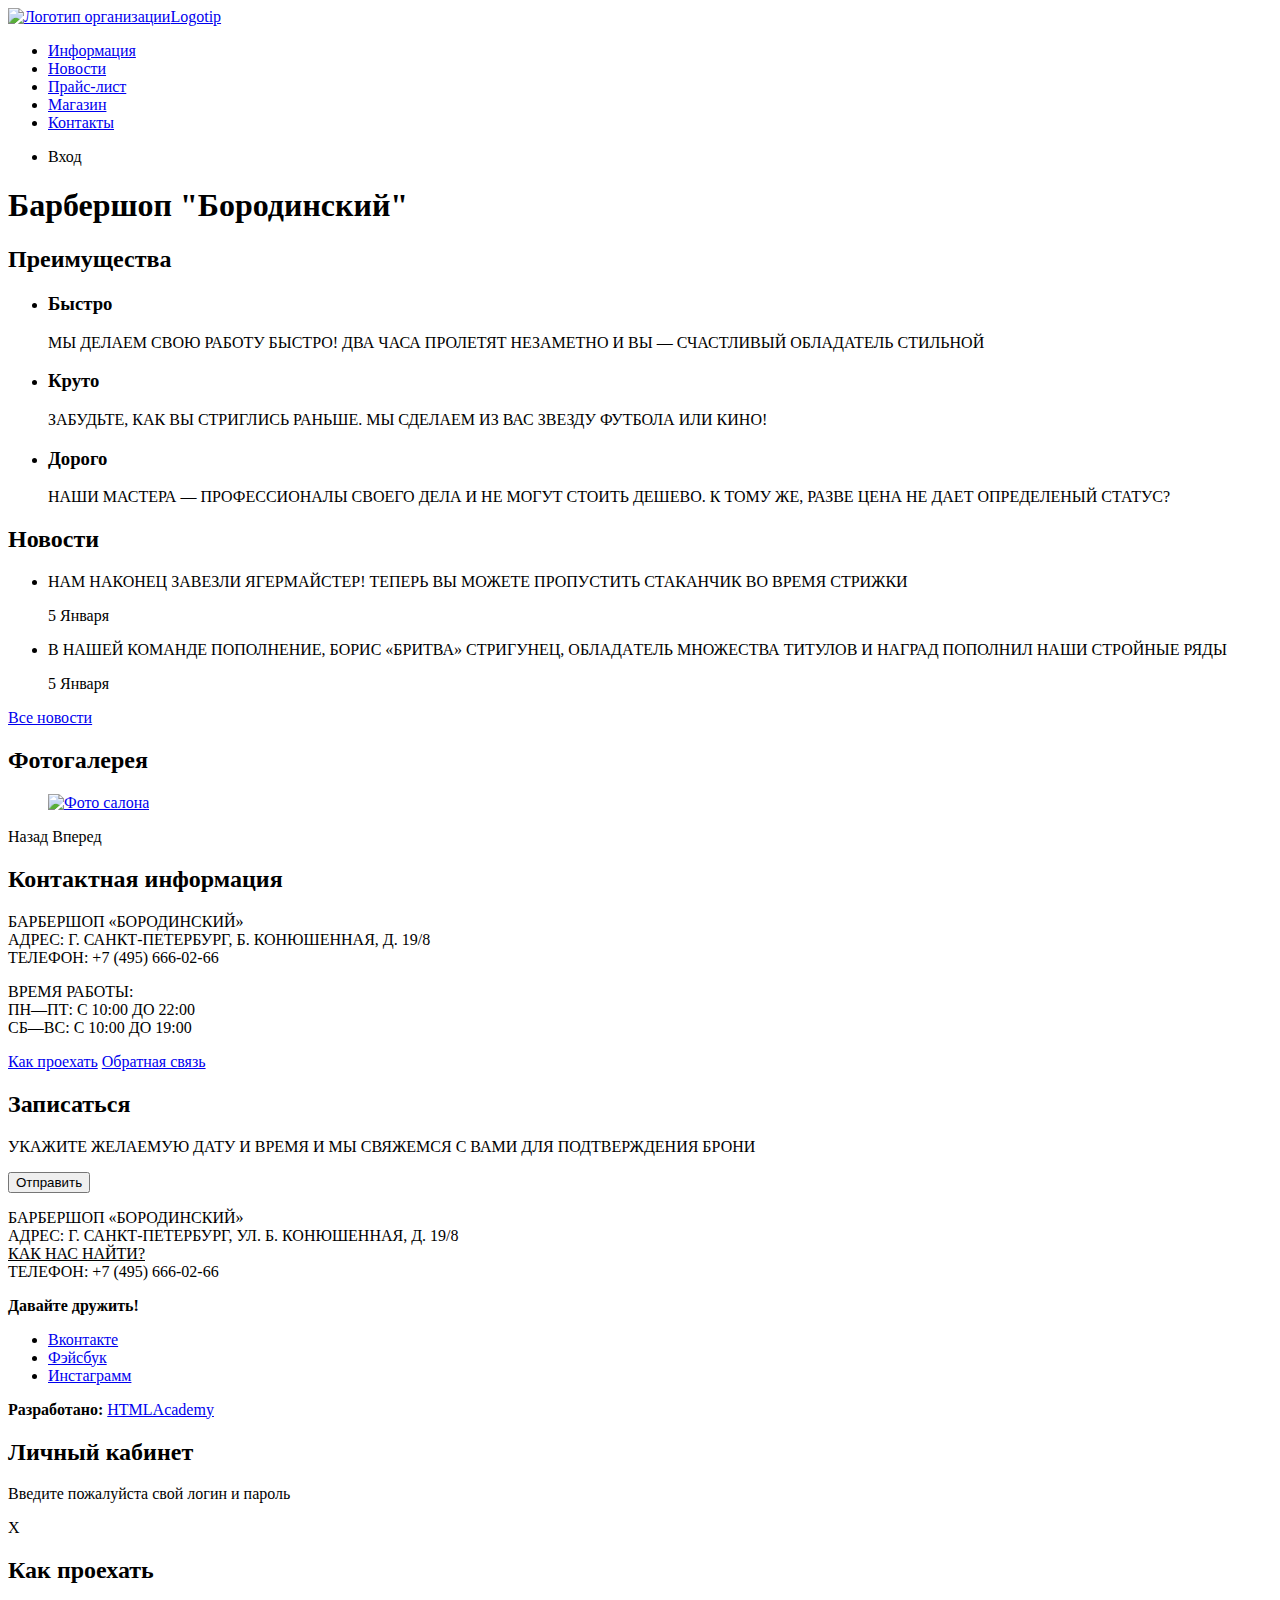
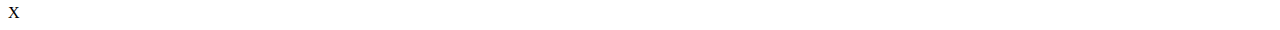
==== index.html @ 7cef71d9 "Initial commit" ====
<!DOCTYPE html>
<html lang="en">
<head>
	<meta charset="UTF-8">
	<title>Барбершоп "Барбершоп"</title>
	<meta name="description" content="Описание тестовой страницы Барбершоп">
	<meta name="keyword" content="барбершоп, записаться, недорого, санкт петербург">
	<link rel="stylesheet" href="css/style.css">
</head>
<body>
	<header class="main-header">
		<nav class="main-navigation">
				<a href="#">
					<img src="#" alt="Логотип организации">Logotip
				</a>
			<ul class="navigation-list">

				<li>
					<a href="#">Информация</a>
				</li>
				<li>
					<a href="#">Новости</a>
				</li>
				<li>
					<a href="#">Прайс-лист</a>
				</li>
				<li>
					<a href="catalog.html">Магазин</a>
				</li>
				<li>
					<a href="#">Контакты</a>
				</li>
			</ul>
			<ul class="user-navigation">
				<li class="logo-link">Вход</li>
			</ul>
		</nav>
	</header>
	<main class="container">
		<h1>Барбершоп "Бородинский"</h1>
		<section class="feauters">
			<h2>Преимущества</h2>
			<ul class="feauter-list">
				<li>
					<h3>Быстро</h3>
					<p>МЫ ДЕЛАЕМ СВОЮ РАБОТУ БЫСТРО! ДВА ЧАСА ПРОЛЕТЯТ НЕЗАМЕТНО И ВЫ — СЧАСТЛИВЫЙ ОБЛАДАТЕЛЬ СТИЛЬНОЙ </p>
				</li>
				<li>
					<h3>Круто</h3>
					<p>ЗАБУДЬТЕ, КАК ВЫ СТРИГЛИСЬ РАНЬШЕ.
					МЫ СДЕЛАЕМ ИЗ ВАС ЗВЕЗДУ ФУТБОЛА ИЛИ КИНО!</p>
				</li>
				<li>
					<h3>Дорого</h3>
					<p>НАШИ МАСТЕРА — ПРОФЕССИОНАЛЫ СВОЕГО ДЕЛА И НЕ МОГУТ СТОИТЬ ДЕШЕВО. К ТОМУ ЖЕ, РАЗВЕ ЦЕНА НЕ ДАЕТ ОПРЕДЕЛЕНЫЙ СТАТУС?</p>
				</li>
			</ul>
		</section>
		<section class="news">
			<h2>Новости</h2>
			<ul class="news-list">
				<li class="news-item">
					<p>НАМ НАКОНЕЦ ЗАВЕЗЛИ ЯГЕРМАЙСТЕР! ТЕПЕРЬ ВЫ МОЖЕТЕ ПРОПУСТИТЬ СТАКАНЧИК ВО ВРЕМЯ СТРИЖКИ</p>
					<time datetime="2020-01-05">5 Января</time>
				</li>
				<li class="news-item">
					<p>В НАШЕЙ КОМАНДЕ ПОПОЛНЕНИЕ, БОРИС «БРИТВА» СТРИГУНЕЦ, ОБЛАДAТЕЛЬ МНОЖЕСТВА ТИТУЛОВ И НАГРАД ПОПОЛНИЛ НАШИ СТРОЙНЫЕ РЯДЫ</p>
					<time datetime="2020-01-05">5 Января</time>
				</li>
			</ul>
			<a href="#">Все новости</a>
		</section>
		<section class="gallery">
			<h2>Фотогалерея</h2>
			<figure class="gallery-slider">
				<a href="#"><img src="#" alt="Фото салона"></a>
			</figure>
			<span class="button gallery-button-back">Назад</span>
			<span class="button gallery-button-next">Вперед</span>
		</section>
		<section class="contact-info">
			<h2>Контактная информация</h2>
			<p class="contact-addres">БАРБЕРШОП «БОРОДИНСКИЙ»<br>
			АДРЕС: Г. САНКТ-ПЕТЕРБУРГ, Б. КОНЮШЕННАЯ, Д. 19/8 <br>
			ТЕЛЕФОН: +7 (495) 666-02-66</p>
			<p class="contact-addres">
				ВРЕМЯ РАБОТЫ: <br> 
				ПН—ПТ: С 10:00 ДО 22:00 <br>
				СБ—ВС: С 10:00 ДО 19:00 <br>
			</p>
			<a class="button" href="#">Как проехать</a>
			<a class="button" href="#">Обратная связь</a>
		</section>
		<section class="contacts">
			<h2>Записаться</h2>
			<p>УКАЖИТЕ ЖЕЛАЕМУЮ ДАТУ И ВРЕМЯ И МЫ СВЯЖЕМСЯ С ВАМИ ДЛЯ ПОДТВЕРЖДЕНИЯ БРОНИ</p>
			<!-- Контактная форма -->
			<button>Отправить</button>
		</section>
	</main>
	<footer class="main-footer">
		<p>БАРБЕРШОП «БОРОДИНСКИЙ»<br>
			АДРЕС: Г. САНКТ-ПЕТЕРБУРГ, УЛ. Б. КОНЮШЕННАЯ, Д. 19/8 <br>
			<ins>КАК НАС НАЙТИ?</ins> <br>
			ТЕЛЕФОН: +7 (495) 666-02-66</p>
			<div class="social-map">
		<b>Давайте дружить!</b>
		<ul class="social">
			<li class="social-network"><a href="#">Вконтакте</a></li>
			<li class="social-network"><a href="#">Фэйсбук</a></li>
			<li class="social-network"><a href="#">Инстаграмм</a></li>
		</ul>
			</div>
			<b>Разработано:</b>
			<a class="button" href="#">HTMLAcademy</a>
	</footer>
	<section class="modal-login">
		<h2>Личный кабинет</h2>
		<p>Введите пожалуйста свой логин и пароль</p>
		<span class="modal-close">X</span>
	</section>
	<section class="map">
		<h2>Как проехать</h2>
		<span class="modal-close">X</span>
	</section>
</body>
</html>
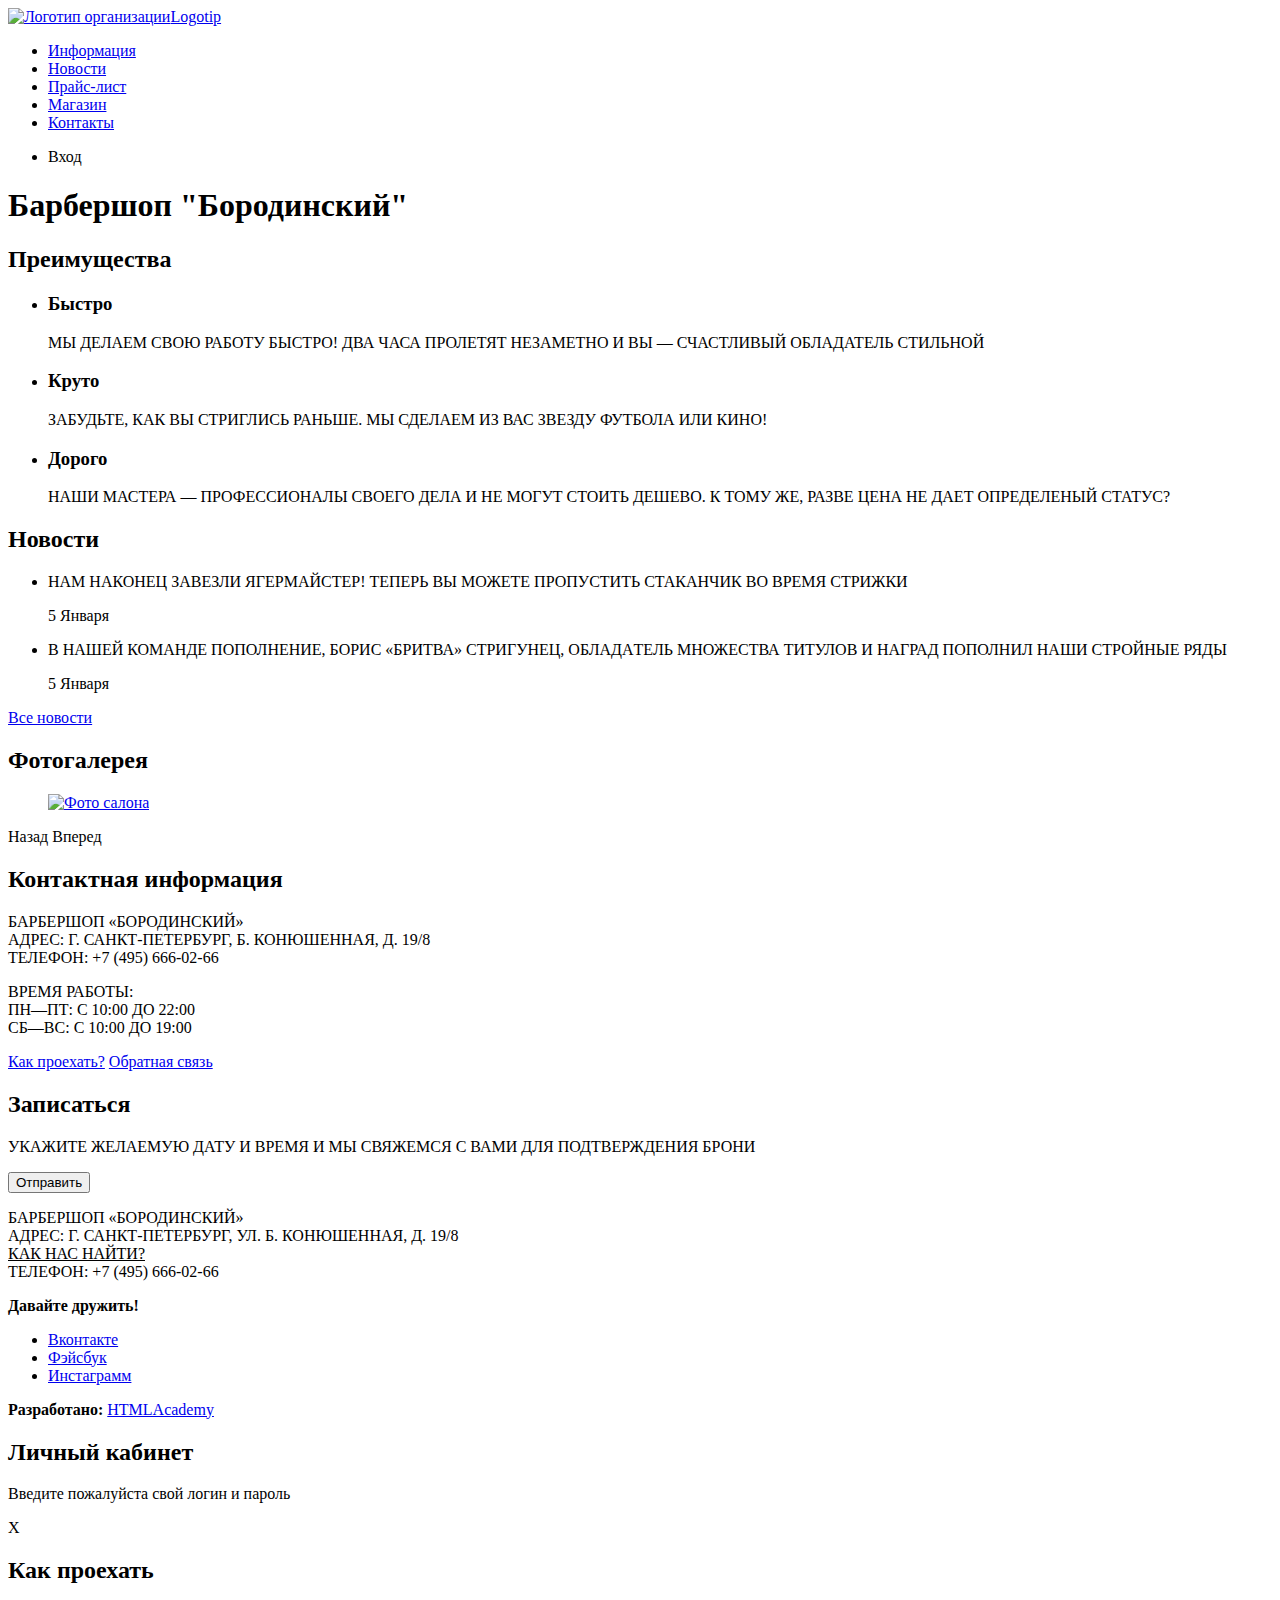
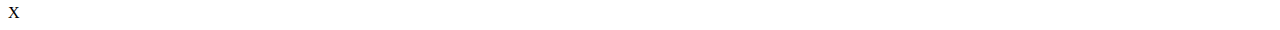
==== commit e3d9292a: "12" ====
--- a/index.html
+++ b/index.html
@@ -88,7 +88,7 @@
 				ПН—ПТ: С 10:00 ДО 22:00 <br>
 				СБ—ВС: С 10:00 ДО 19:00 <br>
 			</p>
-			<a class="button" href="#">Как проехать</a>
+			<a class="button" href="#">Как проехать?</a>
 			<a class="button" href="#">Обратная связь</a>
 		</section>
 		<section class="contacts">
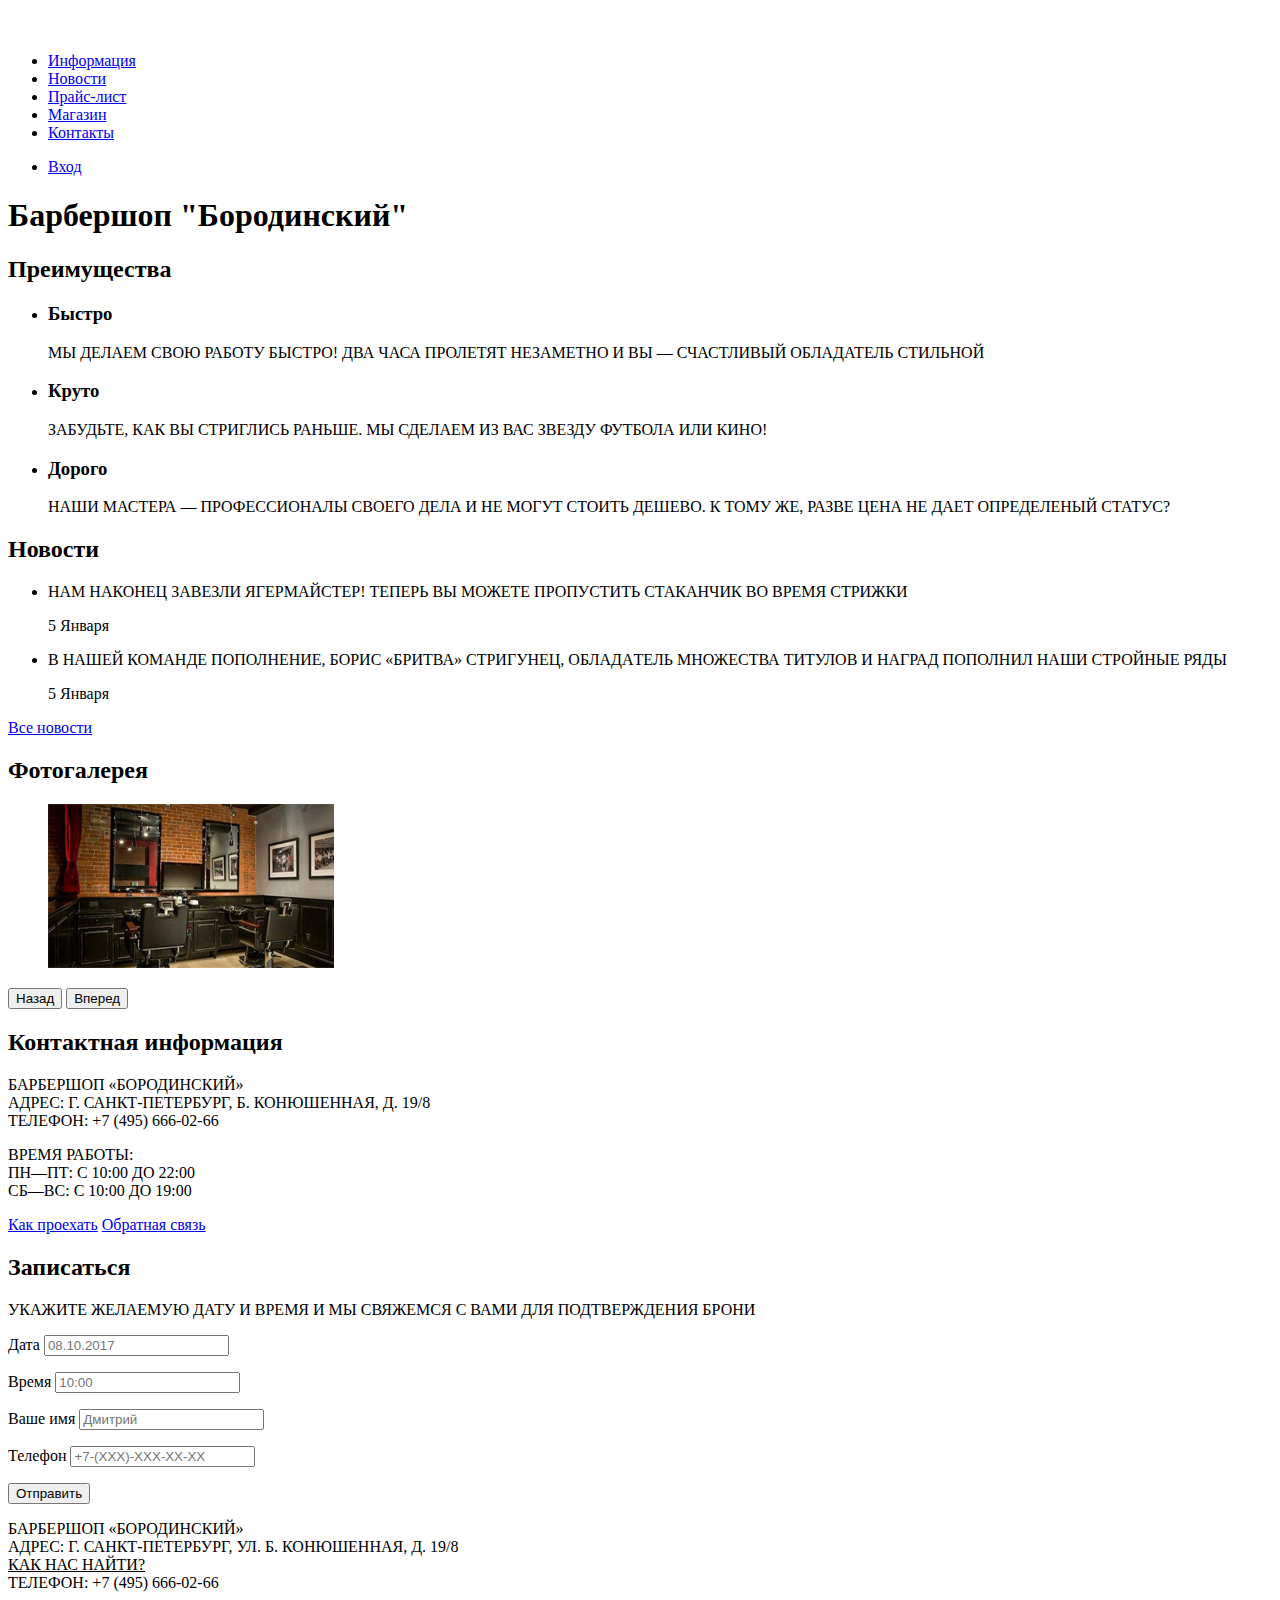
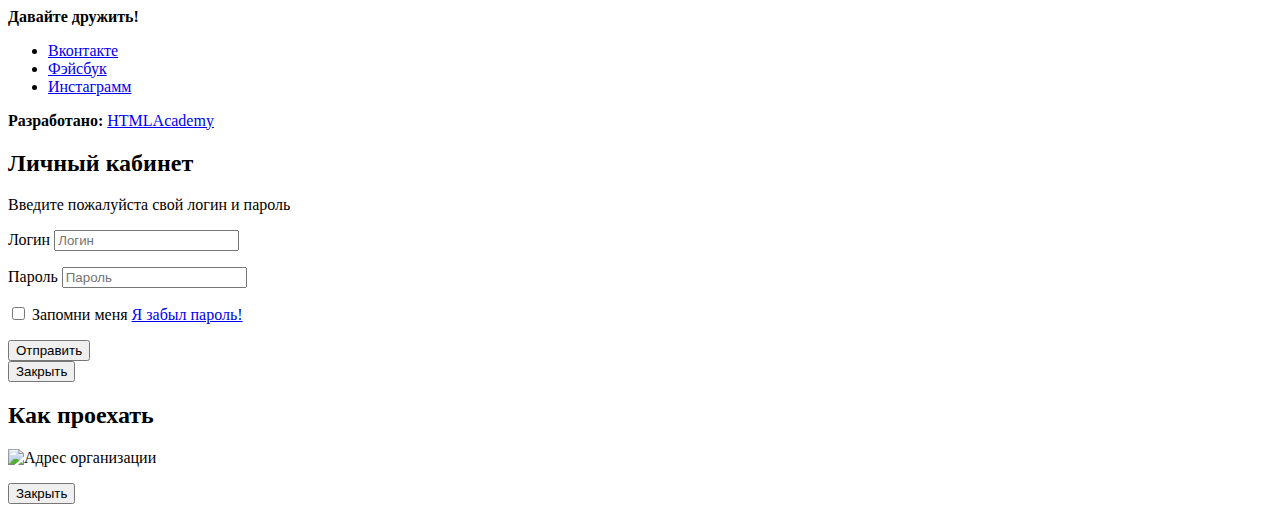
==== commit 6c97cba8: "Form and Photo" ====
--- a/index.html
+++ b/index.html
@@ -2,7 +2,7 @@
 <html lang="en">
 <head>
 	<meta charset="UTF-8">
-	<title>Барбершоп "Барбершоп"</title>
+	<title>Барбершоп "Барбершоп!"</title>
 	<meta name="description" content="Описание тестовой страницы Барбершоп">
 	<meta name="keyword" content="барбершоп, записаться, недорого, санкт петербург">
 	<link rel="stylesheet" href="css/style.css">
@@ -11,7 +11,7 @@
 	<header class="main-header">
 		<nav class="main-navigation">
 				<a href="#">
-					<img src="#" alt="Логотип организации">Logotip
+					<img src="img/logo.png" alt="Логотип организации">
 				</a>
 			<ul class="navigation-list">
 
@@ -32,7 +32,8 @@
 				</li>
 			</ul>
 			<ul class="user-navigation">
-				<li class="logo-link">Вход</li>
+				<li class="login-link">
+				<a class="login-link" href="login.html">Вход</a></li>
 			</ul>
 		</nav>
 	</header>
@@ -73,10 +74,10 @@
 		<section class="gallery">
 			<h2>Фотогалерея</h2>
 			<figure class="gallery-slider">
-				<a href="#"><img src="#" alt="Фото салона"></a>
+				<a href="#"><img src="img/Layer 21.jpg" alt="Фото салона"></a>
 			</figure>
-			<span class="button gallery-button-back">Назад</span>
-			<span class="button gallery-button-next">Вперед</span>
+			<button class="button gallery-button-back">Назад</button>
+			<button class="button gallery-button-next">Вперед</button>
 		</section>
 		<section class="contact-info">
 			<h2>Контактная информация</h2>
@@ -88,14 +89,32 @@
 				ПН—ПТ: С 10:00 ДО 22:00 <br>
 				СБ—ВС: С 10:00 ДО 19:00 <br>
 			</p>
-			<a class="button" href="#">Как проехать?</a>
+			<a class="button" href="#">Как проехать</a>
 			<a class="button" href="#">Обратная связь</a>
 		</section>
 		<section class="contacts">
 			<h2>Записаться</h2>
 			<p>УКАЖИТЕ ЖЕЛАЕМУЮ ДАТУ И ВРЕМЯ И МЫ СВЯЖЕМСЯ С ВАМИ ДЛЯ ПОДТВЕРЖДЕНИЯ БРОНИ</p>
-			<!-- Контактная форма -->
-			<button>Отправить</button>
+			<form class="appointment-form" action="https://echo.htmlacademy.ru" method="POST">
+				<P class="appointment-item">
+					<label for="appointment-data">Дата</label>
+					<input type="text" id="appointment-data" placeholder="08.10.2017" value="">
+
+				</P>
+				<P class="appointment-item">
+					<label for="appointment-time">Время</label>
+					<input type="text" id="appointment-time" placeholder="10:00" value="" >
+				</P>
+				<P class="appointment-item">
+					<label for="appointment-name">Ваше имя</label>
+					<input type="text" id="appointment-name" placeholder="Дмитрий" value="">
+				</P>
+				<P class="appointment-item">
+					<label for="appointment-tel">Телефон</label>
+					<input type="tel" id="appointment-tel" placeholder="+7-(XXX)-XXX-XX-XX" value="">
+				</P>
+			<button class="button" type="submit">Отправить</button>
+			</form>
 		</section>
 	</main>
 	<footer class="main-footer">
@@ -117,11 +136,31 @@
 	<section class="modal-login">
 		<h2>Личный кабинет</h2>
 		<p>Введите пожалуйста свой логин и пароль</p>
-		<span class="modal-close">X</span>
+		<form action="https://echo.htmlacademy.ru" class="login-form" method="POST">
+			<p>
+				<label for="user-login" class="vissualy-hidden">Логин</label>
+				<input type="text" class="login-icon-user" id="user-login" name="login" placeholder="Логин">
+			</p>
+			<p>
+				<label for="user-password">Пароль</label>
+				<input type="password" class="login-icon-password" id="user-password" name="password" placeholder="Пароль">
+			</p>
+			<p class="login-password-info">
+				<input type="checkbox" class="visually-hidden" id="remember-me" name="remember" class="visually-hidden">
+				<span class="check-box-indicator"></span>
+				<label for="remember-me">Запомни меня</label>
+				<a href="#" class="restore">Я забыл пароль!</a>
+			</p>
+			<button class="button" type="submit" value="">Отправить</button>
+		</form>
+		<button type="button" class="modail-close">Закрыть</button>
 	</section>
-	<section class="map">
-		<h2>Как проехать</h2>
-		<span class="modal-close">X</span>
+	<section class="modal modal-map">
+		<h2 class="visually-hidden">Как проехать</h2>
+		<p>
+			<img src="img/map.jpg" alt="Адрес организации" width="780" height="560">
+		</p>
+		<button type="button" class="modal-close">Закрыть</span>
 	</section>
 </body>
 </html>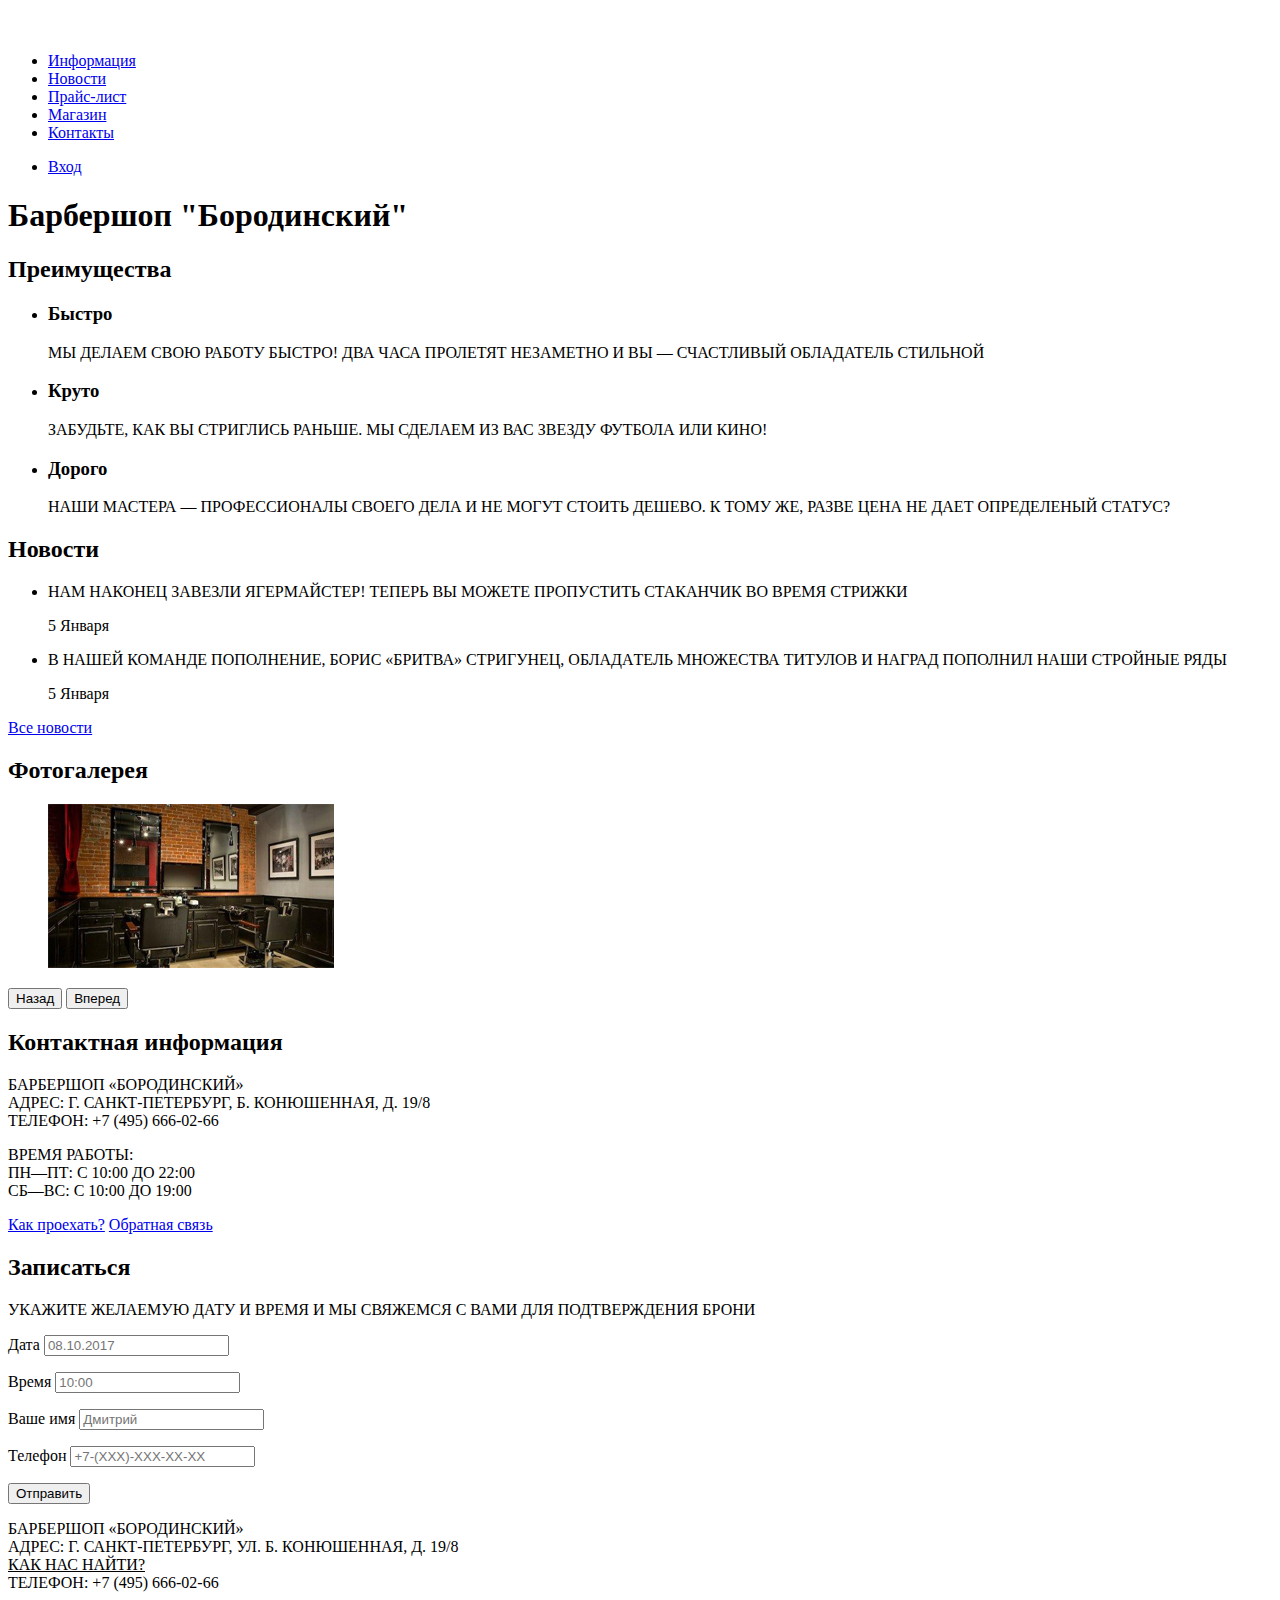
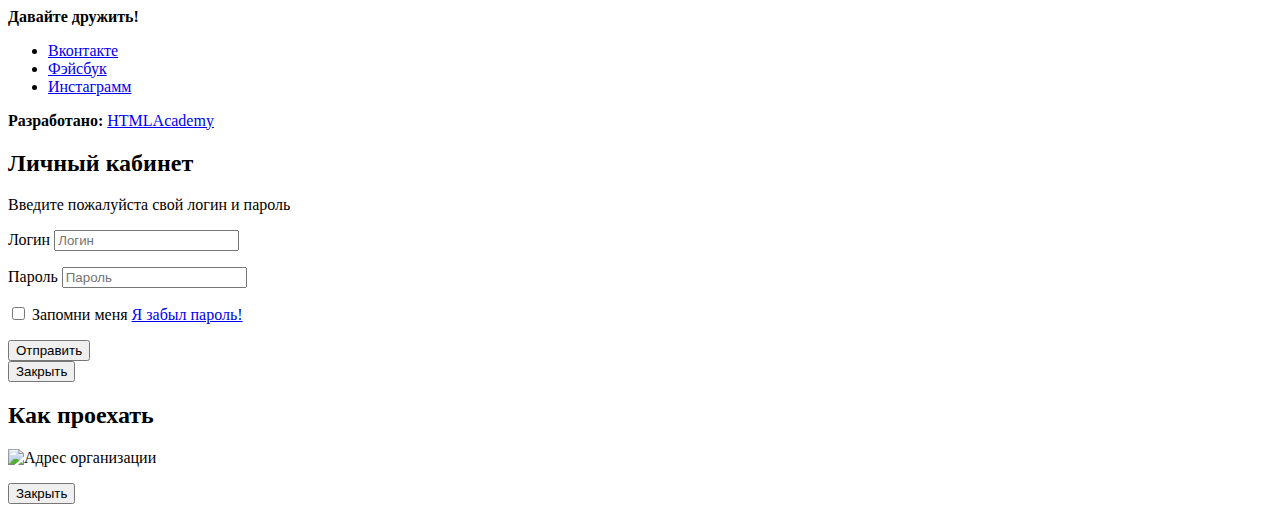
==== commit d4aeb24f: "Merge branch 'master' of https://github.com/RomanovichDmitry/barbershop1" ====
--- a/index.html
+++ b/index.html
@@ -89,7 +89,7 @@
 				ПН—ПТ: С 10:00 ДО 22:00 <br>
 				СБ—ВС: С 10:00 ДО 19:00 <br>
 			</p>
-			<a class="button" href="#">Как проехать</a>
+			<a class="button" href="#">Как проехать?</a>
 			<a class="button" href="#">Обратная связь</a>
 		</section>
 		<section class="contacts">
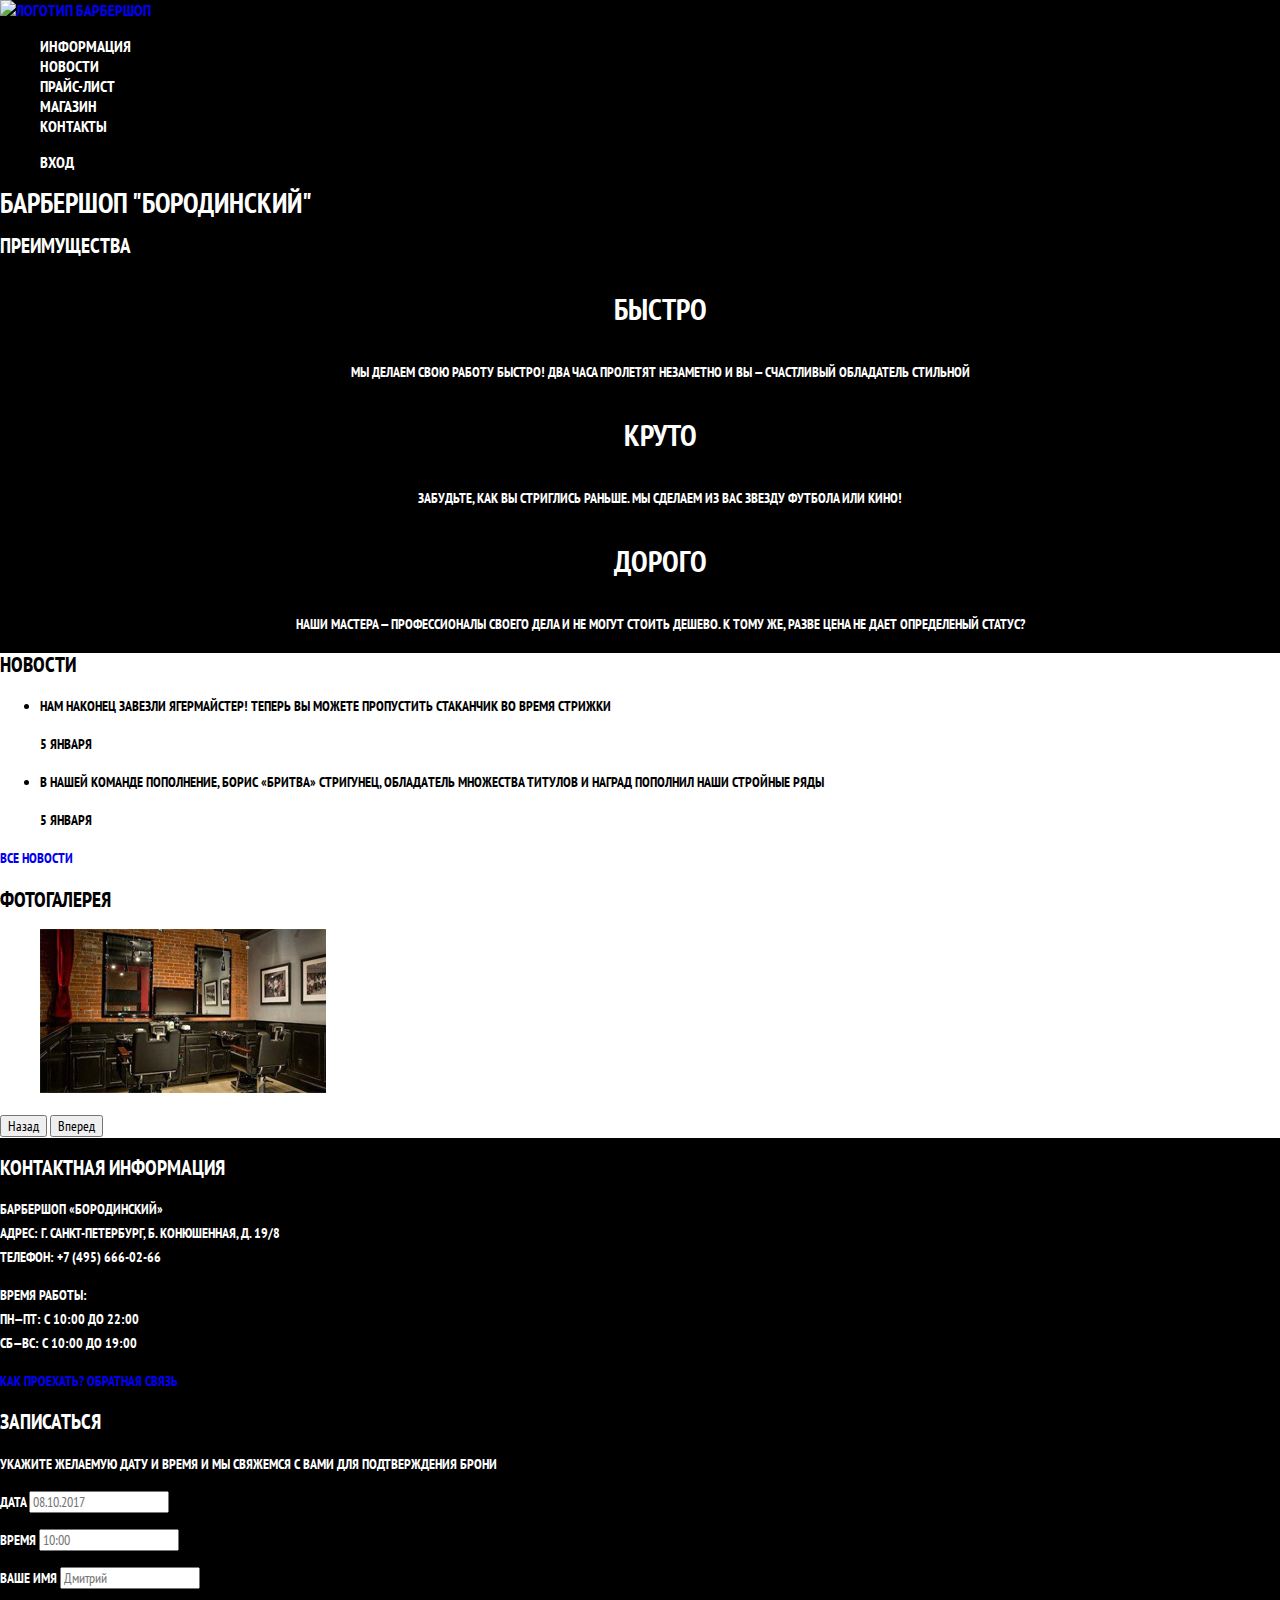
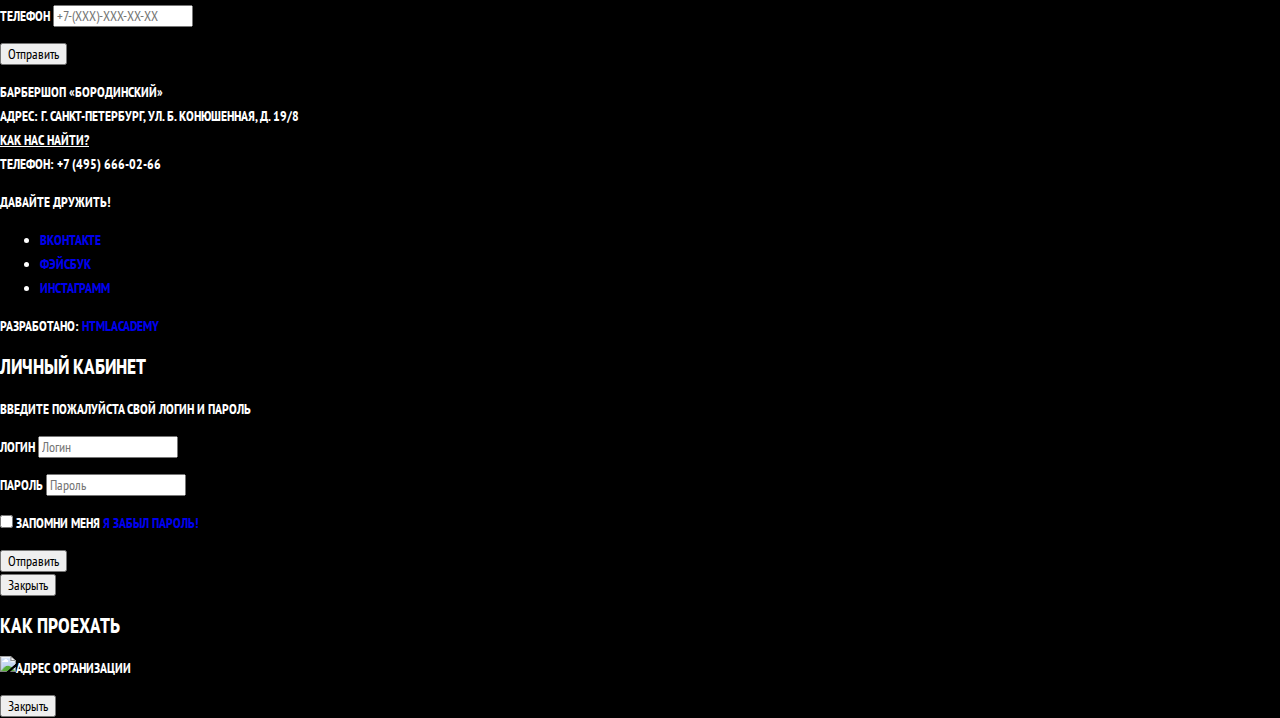
==== commit a4960cb1: "back up" ====
--- a/index.html
+++ b/index.html
@@ -5,13 +5,15 @@
 	<title>Барбершоп "Барбершоп!"</title>
 	<meta name="description" content="Описание тестовой страницы Барбершоп">
 	<meta name="keyword" content="барбершоп, записаться, недорого, санкт петербург">
+	<link href="https://fonts.googleapis.com/css?family=PT+Sans+Narrow:400,700&display=swap&subset=cyrillic" rel="stylesheet">
+	<link rel="stylesheet" href="css/normalize.css">
 	<link rel="stylesheet" href="css/style.css">
 </head>
 <body>
 	<header class="main-header">
 		<nav class="main-navigation">
 				<a href="#">
-					<img src="img/logo.png" alt="Логотип организации">
+					<img src="img/index-logo.svg" alt="Логотип Барбершоп" width="368" height="153">
 				</a>
 			<ul class="navigation-list">
 
@@ -42,21 +44,22 @@
 		<section class="feauters">
 			<h2>Преимущества</h2>
 			<ul class="feauter-list">
-				<li>
+				<li class="feauter-item">
 					<h3>Быстро</h3>
 					<p>МЫ ДЕЛАЕМ СВОЮ РАБОТУ БЫСТРО! ДВА ЧАСА ПРОЛЕТЯТ НЕЗАМЕТНО И ВЫ — СЧАСТЛИВЫЙ ОБЛАДАТЕЛЬ СТИЛЬНОЙ </p>
 				</li>
-				<li>
+				<li class="feauter-item">
 					<h3>Круто</h3>
 					<p>ЗАБУДЬТЕ, КАК ВЫ СТРИГЛИСЬ РАНЬШЕ.
 					МЫ СДЕЛАЕМ ИЗ ВАС ЗВЕЗДУ ФУТБОЛА ИЛИ КИНО!</p>
 				</li>
-				<li>
+				<li class="feauter-item">
 					<h3>Дорого</h3>
 					<p>НАШИ МАСТЕРА — ПРОФЕССИОНАЛЫ СВОЕГО ДЕЛА И НЕ МОГУТ СТОИТЬ ДЕШЕВО. К ТОМУ ЖЕ, РАЗВЕ ЦЕНА НЕ ДАЕТ ОПРЕДЕЛЕНЫЙ СТАТУС?</p>
 				</li>
 			</ul>
 		</section>
+		<div class="index-colums">
 		<section class="news">
 			<h2>Новости</h2>
 			<ul class="news-list">
@@ -79,6 +82,7 @@
 			<button class="button gallery-button-back">Назад</button>
 			<button class="button gallery-button-next">Вперед</button>
 		</section>
+		</div>
 		<section class="contact-info">
 			<h2>Контактная информация</h2>
 			<p class="contact-addres">БАРБЕРШОП «БОРОДИНСКИЙ»<br>
--- a/css/style.css
+++ b/css/style.css
@@ -0,0 +1,55 @@
+body {
+    margin: 0;
+    padding: 0;
+
+    font-family: 'PT Sans Narrow', Arial, sans-serif;
+    text-transform: uppercase;
+    font-weight: bold;
+    font-size: 14px;
+    line-height: 24px;
+    color:#fff;
+
+    background-color:#000;
+    background-image: url(../img/Layer.jpg) ;
+    background-repeat: no-repeat;
+    background-position:top center;
+}
+a {
+    text-decoration: none;
+}
+.main-navigation{
+    font-size: 16px;
+    line-height: 20px;
+    color: #ffffff;
+
+    background-color: #000;
+}
+.navigation-list,
+.user-navigation {
+    list-style: none;
+}
+.navigation-list a,
+.user-navigation a {
+    color: #fff;
+}
+.navigation-list a:hover,
+.user-navigation a:hover,
+.navigation-list a:focus,
+.user-navigation a:focus {
+    background-color: #242424;
+}
+.feauter-list {
+    list-style: none;
+}
+.feauter-item {
+    text-align: center;
+}
+.feauter-item h3 {
+    font-size: 30px;
+    line-height: 42px;
+}
+.index-colums {
+    color: #000;
+    background-color:#fff;
+    background-image:url(../img/Layer10.png);
+}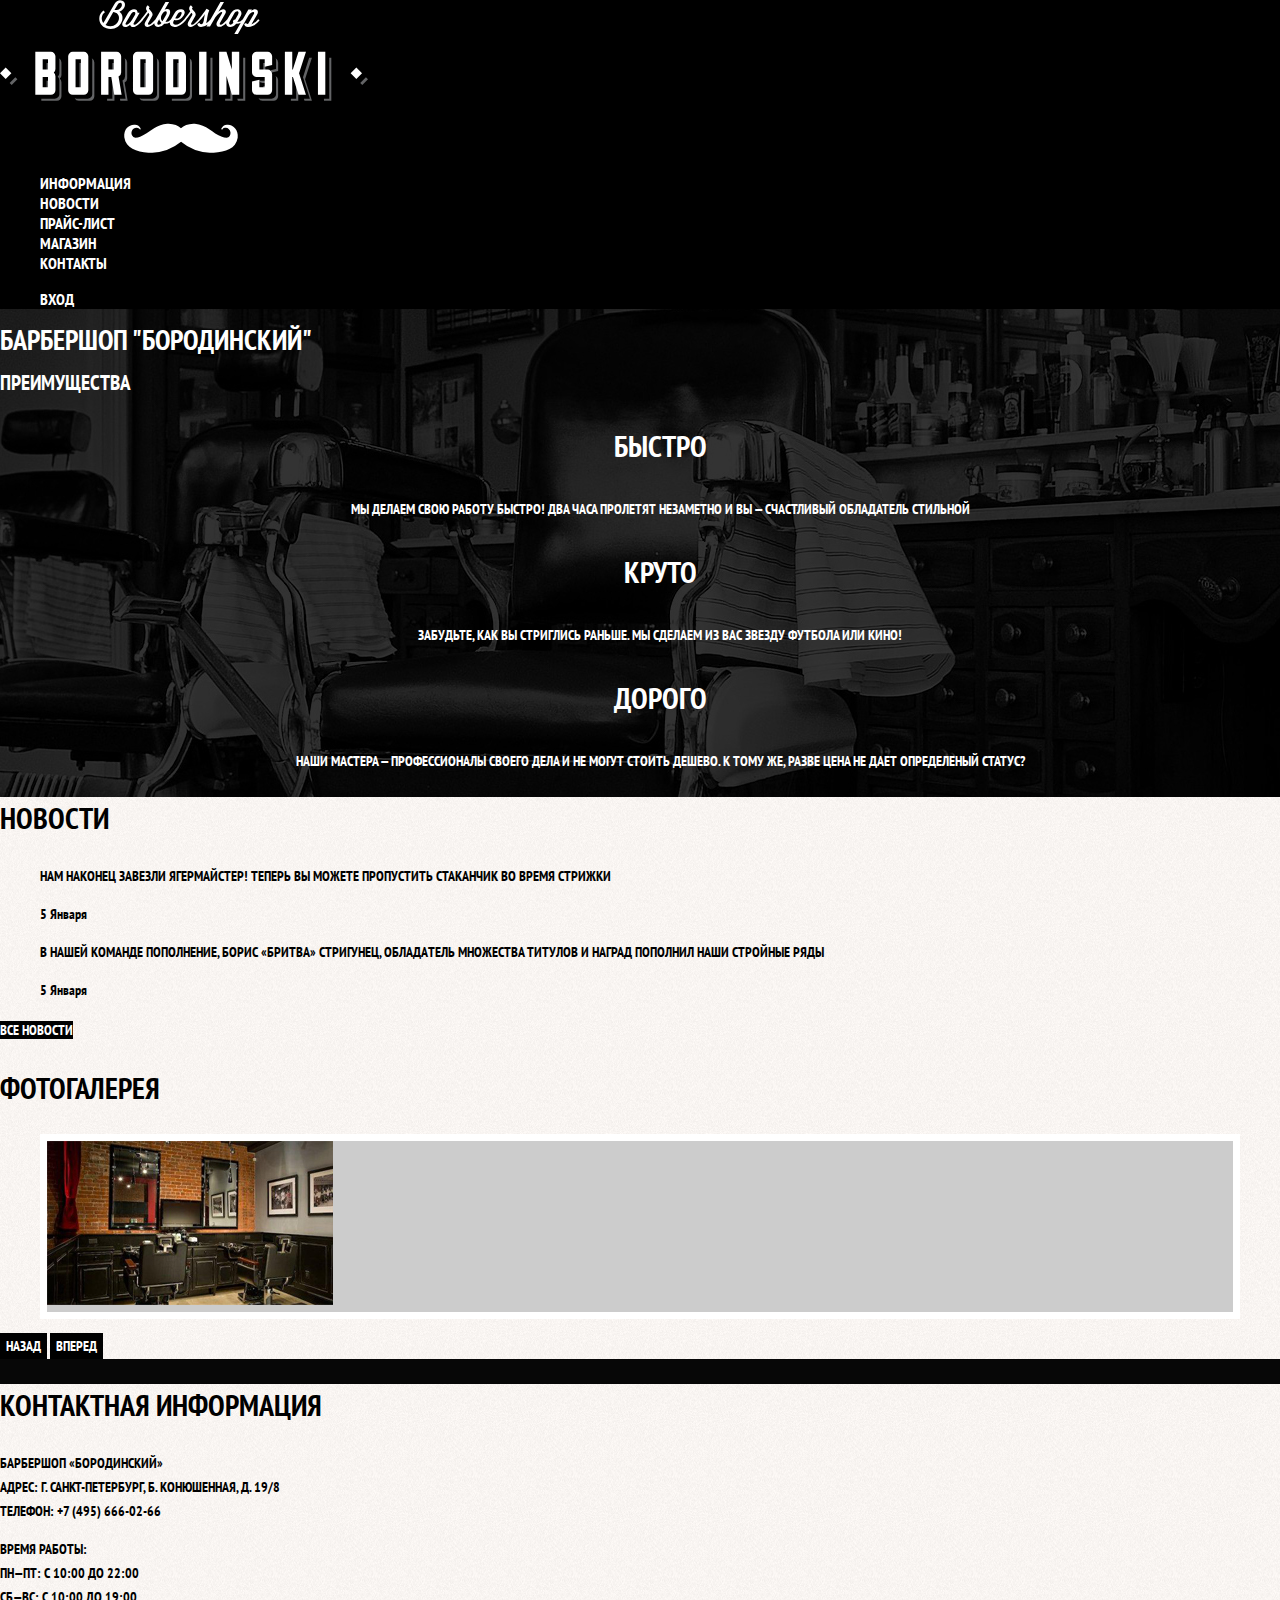
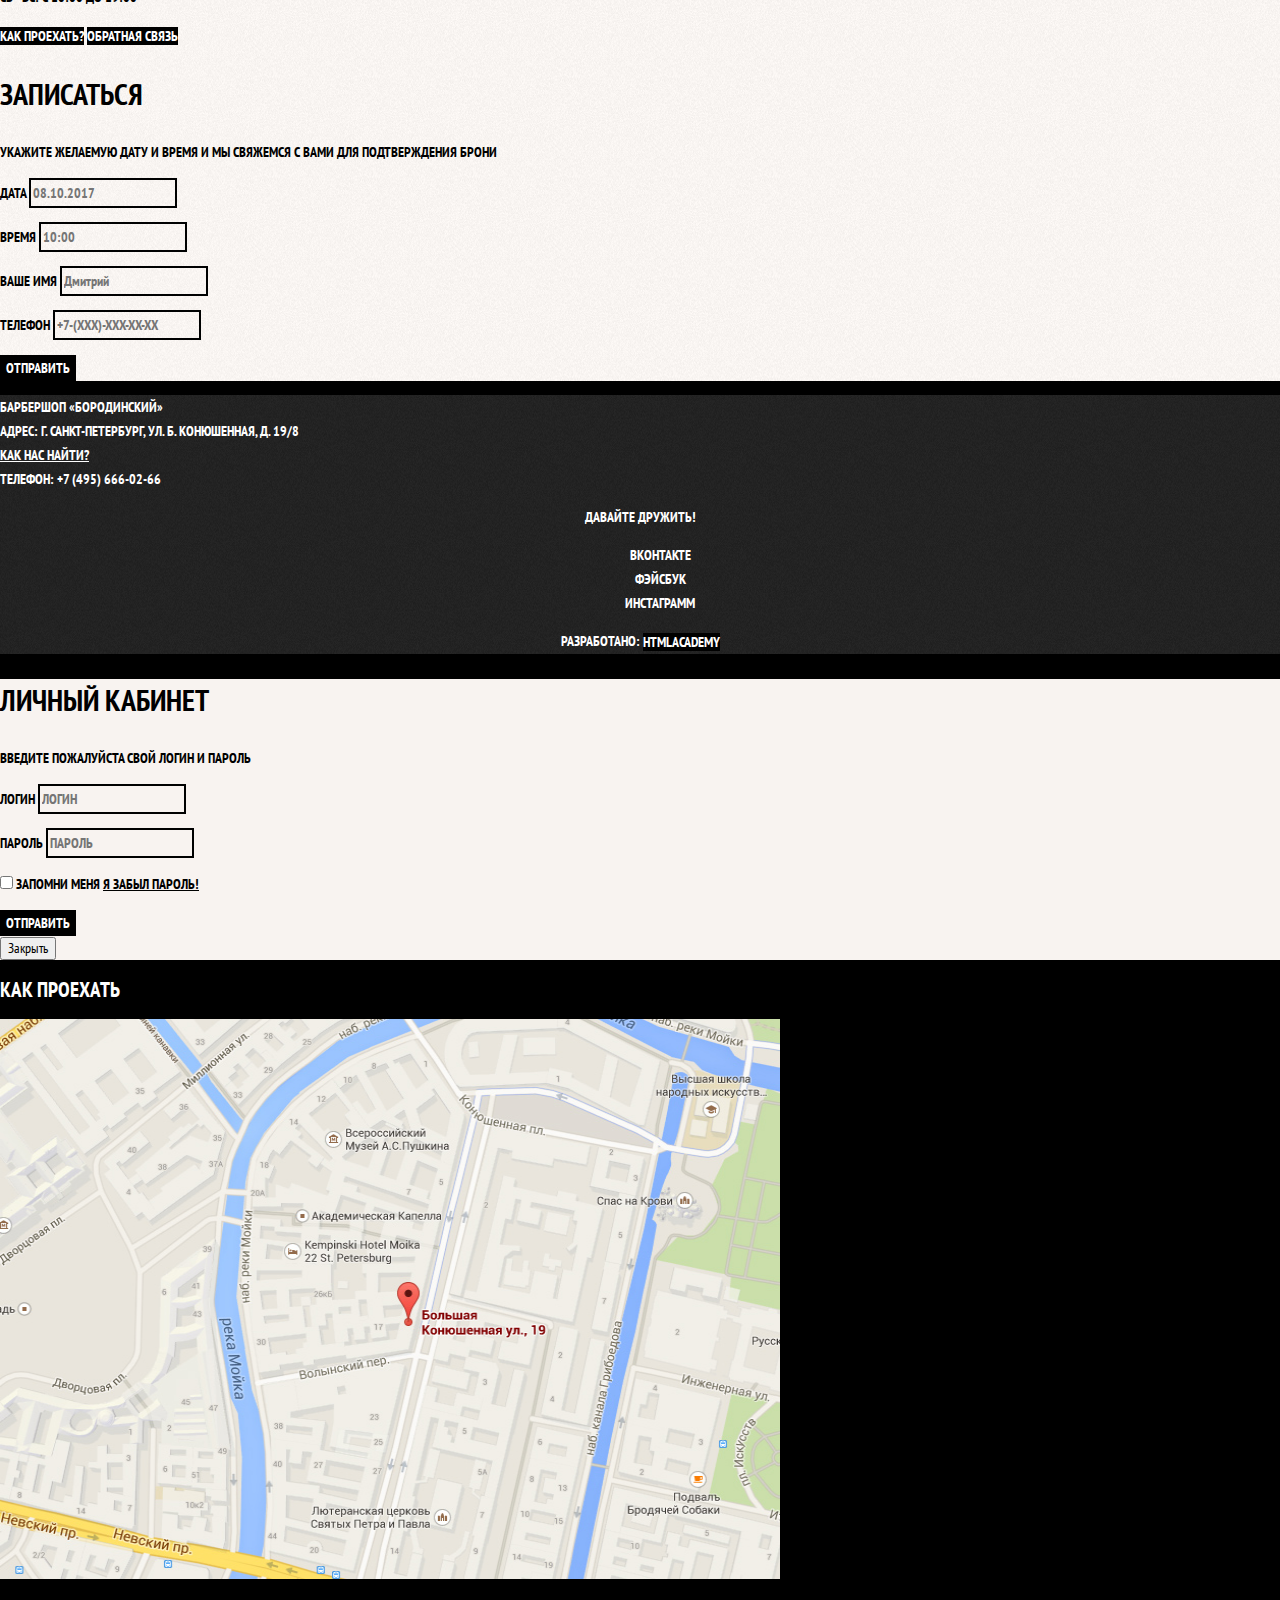
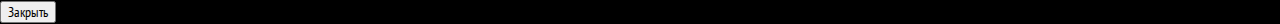
==== commit c4f32562: "basic style" ====
--- a/index.html
+++ b/index.html
@@ -72,7 +72,7 @@
 					<time datetime="2020-01-05">5 Января</time>
 				</li>
 			</ul>
-			<a href="#">Все новости</a>
+			<a class="button" href="#">Все новости</a>
 		</section>
 		<section class="gallery">
 			<h2>Фотогалерея</h2>
@@ -83,6 +83,7 @@
 			<button class="button gallery-button-next">Вперед</button>
 		</section>
 		</div>
+		<div class="index-colums">
 		<section class="contact-info">
 			<h2>Контактная информация</h2>
 			<p class="contact-addres">БАРБЕРШОП «БОРОДИНСКИЙ»<br>
@@ -120,22 +121,27 @@
 			<button class="button" type="submit">Отправить</button>
 			</form>
 		</section>
+		</div>
 	</main>
 	<footer class="main-footer">
+		<div class="footer-contacts">
 		<p>БАРБЕРШОП «БОРОДИНСКИЙ»<br>
 			АДРЕС: Г. САНКТ-ПЕТЕРБУРГ, УЛ. Б. КОНЮШЕННАЯ, Д. 19/8 <br>
-			<ins>КАК НАС НАЙТИ?</ins> <br>
+			<a href="#">КАК НАС НАЙТИ?</a><br>
 			ТЕЛЕФОН: +7 (495) 666-02-66</p>
+		</div>
 			<div class="social-map">
 		<b>Давайте дружить!</b>
 		<ul class="social">
-			<li class="social-network"><a href="#">Вконтакте</a></li>
-			<li class="social-network"><a href="#">Фэйсбук</a></li>
-			<li class="social-network"><a href="#">Инстаграмм</a></li>
+			<li><a class="social-network" href="#">Вконтакте</a></li>
+			<li><a class="social-network" href="#">Фэйсбук</a></li>
+			<li><a class="social-network" href="#">Инстаграмм</a></li>
 		</ul>
 			</div>
+			<div class="footer-copyright">
 			<b>Разработано:</b>
 			<a class="button" href="#">HTMLAcademy</a>
+			</div>
 	</footer>
 	<section class="modal-login">
 		<h2>Личный кабинет</h2>
@@ -150,9 +156,9 @@
 				<input type="password" class="login-icon-password" id="user-password" name="password" placeholder="Пароль">
 			</p>
 			<p class="login-password-info">
-				<input type="checkbox" class="visually-hidden" id="remember-me" name="remember" class="visually-hidden">
+				<input type="checkbox" id="remember-me" name="remember" class="visually-hidden">
 				<span class="check-box-indicator"></span>
-				<label for="remember-me">Запомни меня</label>
+				<label class="login-checkbox" for="remember-me">Запомни меня</label>
 				<a href="#" class="restore">Я забыл пароль!</a>
 			</p>
 			<button class="button" type="submit" value="">Отправить</button>
--- a/css/style.css
+++ b/css/style.css
@@ -14,6 +14,15 @@
     background-repeat: no-repeat;
     background-position:top center;
 }
+.next-body {
+    color: #000000;
+
+    background-color: #fff;
+    background-image: url(../img/Layer_colums.jpg);
+    background-position: 0 0;
+    background-repeat: repeat;
+}
+
 a {
     text-decoration: none;
 }
@@ -50,6 +59,202 @@
 }
 .index-colums {
     color: #000;
+
     background-color:#fff;
-    background-image:url(../img/Layer10.png);
+    background-image:url(../img/Layer_colums.jpg);
+    background-position: 0 0;
+    background-repeat: repeat;
+}
+.index-colums h2 {
+    font-size: 30px;
+    line-height: 42px;
+}
+.news-list {
+    list-style: none;
+}
+.news-item time {
+    text-transform: none;
+}
+.gallery-slider {
+    background-color:#ccc;
+    border: 7px solid #ffffff;
+}
+.button {
+    font: inherit;
+
+    text-align: center;
+    color:#fff;
+    vertical-align: middle;
+    text-transform: uppercase;
+
+    background-color:#000;
+    border: none;
+}
+.button:hover,
+.button:focus,
+.button:active {
+    background-color:#663d15;
+}
+.appointment-item input {
+    font: inherit;
+
+    background-color: transparent;
+    border: 2px solid #000101;
+}
+.appointment-item input:focus {
+    border: 2px solid #663d15;
+}
+.main-footer {
+    color: #fff;
+    background-color: #222222;
+    background-image: url(../img/footer-layer.jpg);
+    background-position: 0 0;
+    background-repeat: repeat;
+
+}
+
+.footer-contacts a {
+   color: #fff;
+   text-decoration: underline;
+}
+
+.footer-contacts a:hover,
+.footer-contacts a:focus {
+    text-decoration: none;
+}
+.social-map {
+    text-align: center;
+}
+.social-map ul {
+    list-style: none;
+}
+.social-network {
+    color: #fff;
+}
+.footer-copyright {
+    text-align: center;
+}
+.footer-copyright .button:hover, 
+.footer-copyright .button:focus {
+    color: #000;
+}
+.modal-login {
+    color: #000;
+
+    background-color: #f8f3f0;
+    background-image: url(../img/Layer_colums.jpg.jpg);
+    background-position: 0 0;
+    background-repeat: repeat;
+}
+.modal-login h2 {
+    font-size: 30px;
+    line-height: 42px;
+}
+.login-form input[type="text"],
+.login-form input[type="password"] {
+    font: inherit;
+    text-transform: uppercase;
+
+    background-color:unset;
+    border:2px solid #000000;
+}
+.login-form input:focus {
+    background-color: #663d15;
+}
+.login-checkbox:focus,
+.login-checkbox:hover {
+    color:#663d15;
+}
+.restore {
+    color: #000;
+    text-decoration: underline;
+}
+.restore:hover,
+.restore:focus {
+    text-decoration: none;
+}
+.page-title {
+    font-size: 30px;
+    line-height: 42px;
+}
+.breadcrumbs {
+    list-style: none;
+}
+.breadcrumbs a {
+    color: #000000 ;
+}
+.breadcrumbs a:focus,
+.breadcrumbs a:hover {
+    text-decoration: underline;
+}
+.breadcrumbs-current {
+    color:#aba9a7;
+}
+.filteres fieldset {
+    border: none;
+}
+.filteres ul {
+    list-style: none;
+    line-height: 18px;
+}
+.filter-input:hover + label,
+.filter-input:focus + label {
+    color:#663d15;
+}
+.filter-input:disabled + label {
+    opacity: 0.5;
+}
+legend {
+    font-size: 24px;
+    line-height: 30px;
+}
+.catalog-list {
+    list-style: none;
+}
+.catalog-item {
+    background-color: #f8f8f8;
+    box-shadow: 0 0 10px rgba(0, 0, 0, 0.1);
+}
+.catalog-item:hover {
+    box-shadow: 0 0 10px rgba(0, 0, 0, 0.2);
+}
+.catalog h3 {
+    color: black;
+    font-size: 14px;
+    line-height: 18px;
+}
+.catalog-category {
+    text-transform: none;
+}
+.price {
+    color:#000;
+    text-align: center;
+
+    line-height: 24px;
+    background-color: #e5e5e5;
+}
+.product-photos-preview {
+    list-style: none;
+}
+.pagination-list {
+    list-style: none;
+}
+.product-photos-full {
+    background-color: #ffffff;
+    box-shadow: 0 0 10px rgba(0, 0, 0, 0.1);
+}
+.product-photos-preview li {
+    background-color: #ffffff;
+    box-shadow: 0 0 10px rgba(0, 0, 0, 0.1);
+}
+.product-article {
+    text-align: right;
+    color:#aeaeae;
+}
+.product-info h3 {
+    font-size: 24px;
+    line-height: 30px;
+}
+.product-info ul {
+    list-style: none;
 }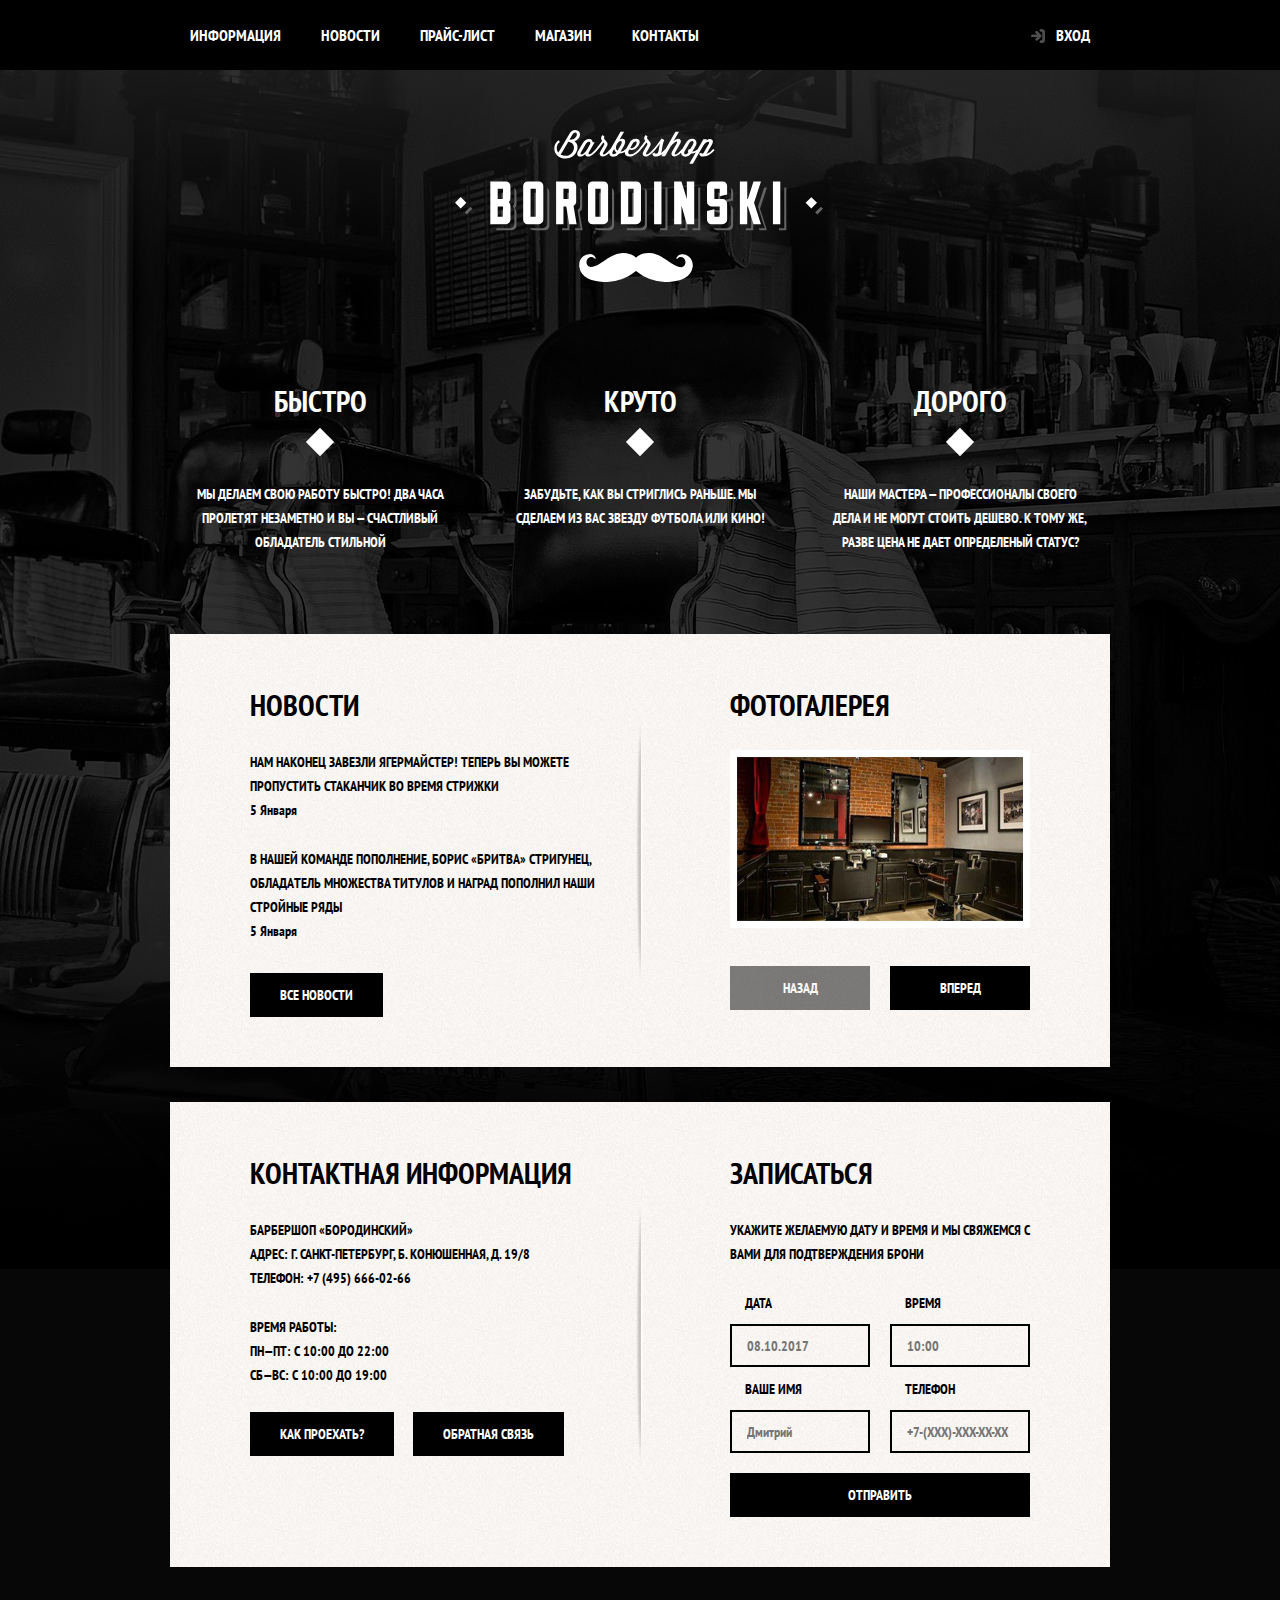
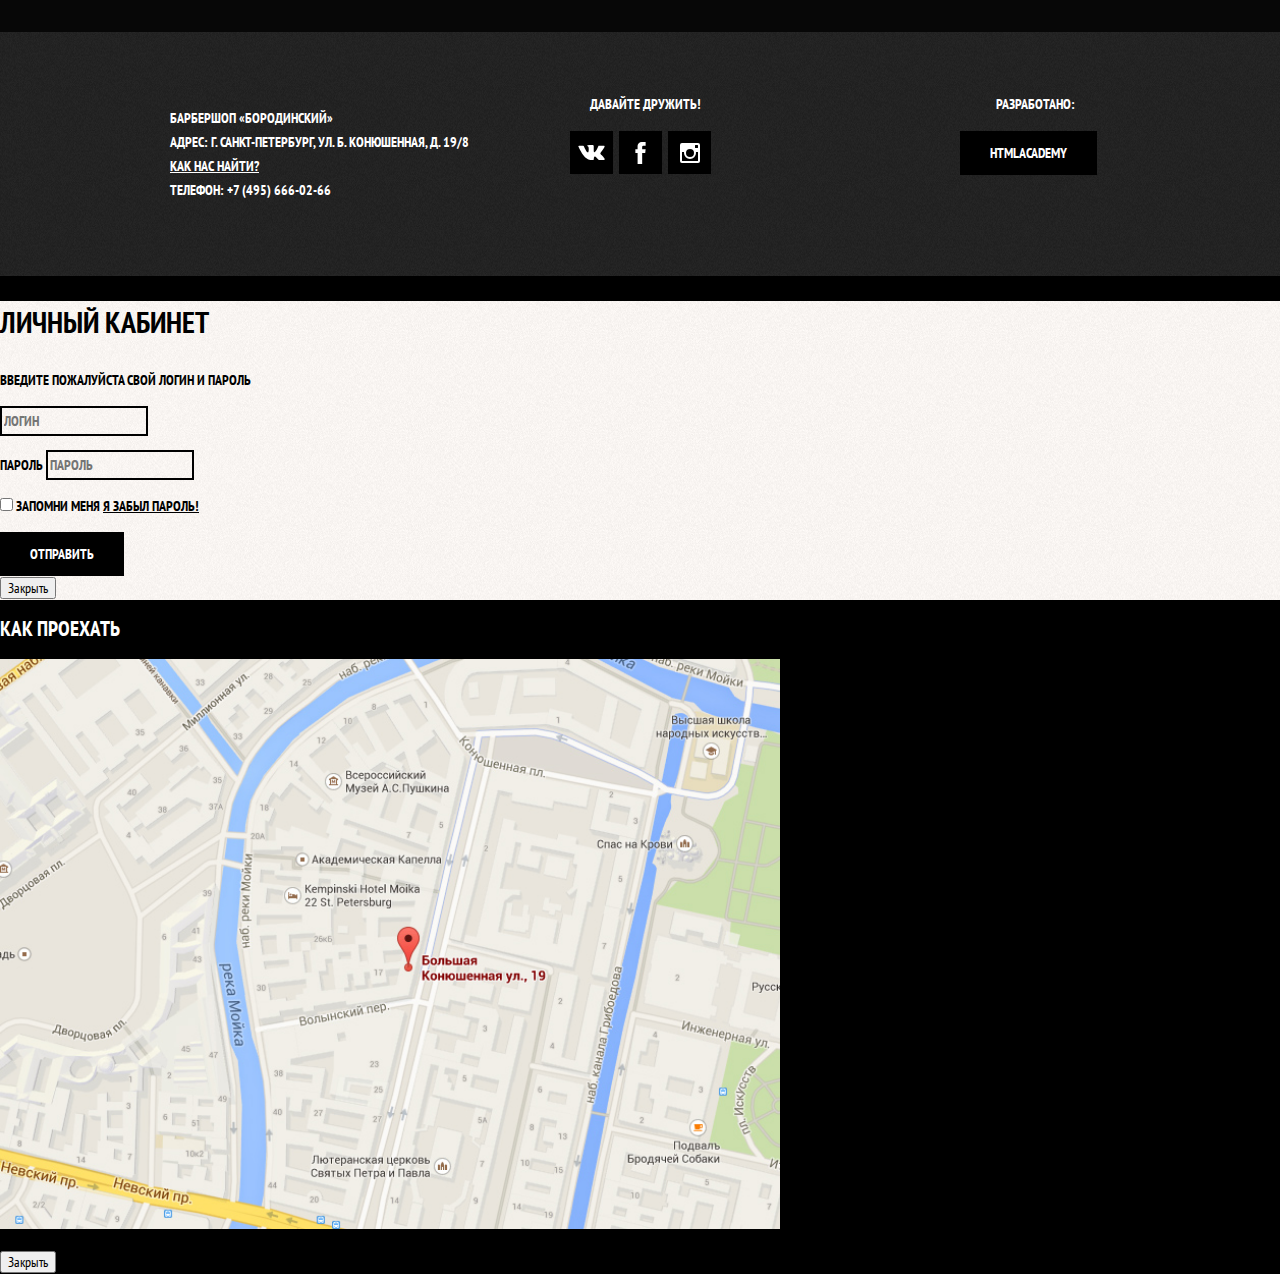
==== commit 9414beda: "1" ====
--- a/index.html
+++ b/index.html
@@ -12,11 +12,12 @@
 <body>
 	<header class="main-header">
 		<nav class="main-navigation">
-				<a href="#">
+				<a class="main-logo" href="#">
 					<img src="img/index-logo.svg" alt="Логотип Барбершоп" width="368" height="153">
 				</a>
+				<div class="main-navigation-wrapper">
+					<div class="container">
 			<ul class="navigation-list">
-
 				<li>
 					<a href="#">Информация</a>
 				</li>
@@ -34,15 +35,17 @@
 				</li>
 			</ul>
 			<ul class="user-navigation">
-				<li class="login-link">
+				<li>
 				<a class="login-link" href="login.html">Вход</a></li>
 			</ul>
+			</div>
+		</div>
 		</nav>
 	</header>
 	<main class="container">
-		<h1>Барбершоп "Бородинский"</h1>
+		<h1 class="vissualy-hidden">Барбершоп "Бородинский"</h1>
 		<section class="feauters">
-			<h2>Преимущества</h2>
+			<h2 class="vissualy-hidden">Преимущества</h2>
 			<ul class="feauter-list">
 				<li class="feauter-item">
 					<h3>Быстро</h3>
@@ -76,11 +79,13 @@
 		</section>
 		<section class="gallery">
 			<h2>Фотогалерея</h2>
+			<div class="gallery-container">
 			<figure class="gallery-slider">
 				<a href="#"><img src="img/Layer 21.jpg" alt="Фото салона"></a>
 			</figure>
-			<button class="button gallery-button-back">Назад</button>
+			<button class="button gallery-button-back disabled">Назад</button>
 			<button class="button gallery-button-next">Вперед</button>
+		</div>
 		</section>
 		</div>
 		<div class="index-colums">
@@ -104,7 +109,6 @@
 				<P class="appointment-item">
 					<label for="appointment-data">Дата</label>
 					<input type="text" id="appointment-data" placeholder="08.10.2017" value="">
-
 				</P>
 				<P class="appointment-item">
 					<label for="appointment-time">Время</label>
@@ -124,24 +128,27 @@
 		</div>
 	</main>
 	<footer class="main-footer">
-		<div class="footer-contacts">
-		<p>БАРБЕРШОП «БОРОДИНСКИЙ»<br>
-			АДРЕС: Г. САНКТ-ПЕТЕРБУРГ, УЛ. Б. КОНЮШЕННАЯ, Д. 19/8 <br>
-			<a href="#">КАК НАС НАЙТИ?</a><br>
-			ТЕЛЕФОН: +7 (495) 666-02-66</p>
+		<div class="container">	
+			<div class="footer-contacts">
+			<p>БАРБЕРШОП «БОРОДИНСКИЙ»<br>
+				АДРЕС: Г. САНКТ-ПЕТЕРБУРГ, УЛ. Б. КОНЮШЕННАЯ, Д. 19/8 <br>
+				<a href="#">КАК НАС НАЙТИ?</a><br>
+				ТЕЛЕФОН: +7 (495) 666-02-66</p>
+			</div>
+				<div class="social-map">
+			<b>Давайте дружить!</b>
+			<ul class="social">
+				<li><a class="social-network" href="#"><span class="vissualy-hidden">Вконтакте</span>
+					<svg xmlns="http://www.w3.org/2000/svg" width="27" height="15" viewBox="0 0 26.14 14.91"><path d="M26 13.47l-.09-.17a13.55 13.55 0 0 0-2.6-3q-.87-.83-1.1-1.12A1 1 0 0 1 22 8a10.27 10.27 0 0 1 1.22-1.78l.88-1.16q2.35-3.13 2-4L26 .94a.8.8 0 0 0-.4-.22 2.14 2.14 0 0 0-.87 0h-3.92a.51.51 0 0 0-.27 0h-.3a.6.6 0 0 0-.15.14.93.93 0 0 0-.14.24 22.22 22.22 0 0 1-1.46 3.06q-.5.84-.93 1.46a7 7 0 0 1-.71.91 4.94 4.94 0 0 1-.52.47q-.23.18-.35.15l-.23-.05a.9.9 0 0 1-.31-.33 1.49 1.49 0 0 1-.16-.53V1.6a3.14 3.14 0 0 0 0-.62 2.12 2.12 0 0 0-.14-.44.73.73 0 0 0-.28-.33 1.57 1.57 0 0 0-.46-.18A9 9 0 0 0 12.57 0a8.93 8.93 0 0 0-3.25.33 1.83 1.83 0 0 0-.52.41q-.25.3-.07.33a1.67 1.67 0 0 1 1.16.59l.08.16a2.6 2.6 0 0 1 .19.63 6.32 6.32 0 0 1 .12 1 10.59 10.59 0 0 1 0 1.7q-.07.71-.13 1.1a2.21 2.21 0 0 1-.18.64 2.69 2.69 0 0 1-.16.3l-.07.07a1 1 0 0 1-.37.07.86.86 0 0 1-.46-.19 3.27 3.27 0 0 1-.56-.52 7 7 0 0 1-.66-.93q-.37-.6-.76-1.42l-.22-.39q-.2-.38-.56-1.11t-.62-1.43A.9.9 0 0 0 5.2.9h-.07a.93.93 0 0 0-.22-.16A1.44 1.44 0 0 0 4.6.65L.87.68A1 1 0 0 0 .1.94L0 1a.44.44 0 0 0 0 .22 1.08 1.08 0 0 0 .08.37Q.9 3.53 1.86 5.31t1.66 2.87Q4.23 9.27 5 10.24t1 1.24l.37.41.34.33a8.06 8.06 0 0 0 1 .78 16.34 16.34 0 0 0 1.4.9 7.6 7.6 0 0 0 1.79.72 6.19 6.19 0 0 0 2 .22h1.57a1.08 1.08 0 0 0 .72-.3l.05-.07a.9.9 0 0 0 .1-.25 1.38 1.38 0 0 0 0-.37 4.48 4.48 0 0 1 .09-1.05 2.77 2.77 0 0 1 .23-.71 1.74 1.74 0 0 1 .29-.4 1.19 1.19 0 0 1 .23-.2h.11a.86.86 0 0 1 .77.21 4.52 4.52 0 0 1 .83.79q.39.47.93 1.05a6.41 6.41 0 0 0 1 .87l.27.16a3.31 3.31 0 0 0 .71.3 1.53 1.53 0 0 0 .76.07l3.48-.05a1.58 1.58 0 0 0 .8-.17.68.68 0 0 0 .34-.37 1.06 1.06 0 0 0 0-.46 1.71 1.71 0 0 0-.1-.36z" fill="#fff"/></svg></a></li>
+				<li><a class="social-network" href="#"><span class="vissualy-hidden">Фэйсбук</span><svg xmlns="http://www.w3.org/2000/svg" width="19" height="22" viewBox="0 0 10.15 21.74"><path d="M3.34 1.12A4.77 4.77 0 0 1 6.53 0h3.61v3.81H7.81a1.07 1.07 0 0 0-1.09.83v2.55h3.42c-.08 1.23-.24 2.45-.41 3.67h-3v10.87H2.21V10.86H0V7.21h2.19V3.66a3.83 3.83 0 0 1 1.15-2.54z" fill="#fff"/></svg></a></li>
+				<li><a class="social-network" href="#"><span class="vissualy-hidden">Инстаграмм</span><svg xmlns="http://www.w3.org/2000/svg" width="20" height="20" viewBox="0 0 20 20"><path d="M18 0H2a2 2 0 0 0-2 2v16a2 2 0 0 0 2 2h16a2 2 0 0 0 2-2V2a2 2 0 0 0-2-2zm-8 6a4 4 0 1 1-4 4 4 4 0 0 1 4-4zM2.5 18a.47.47 0 0 1-.5-.5V9h2.1a3.4 3.4 0 0 0-.1 1 6 6 0 1 0 12 0 3.4 3.4 0 0 0-.1-1H18v8.5a.47.47 0 0 1-.5.5zM18 4.5a.47.47 0 0 1-.5.5h-2a.47.47 0 0 1-.5-.5v-2a.47.47 0 0 1 .5-.5h2a.47.47 0 0 1 .5.5z" fill="#fff"/></svg></a></li>
+			</ul>
+				</div>
+				<div class="footer-copyright">
+				<b>Разработано:</b>
+				<a class="button" href="#">HTMLAcademy</a>
+				</div>
 		</div>
-			<div class="social-map">
-		<b>Давайте дружить!</b>
-		<ul class="social">
-			<li><a class="social-network" href="#">Вконтакте</a></li>
-			<li><a class="social-network" href="#">Фэйсбук</a></li>
-			<li><a class="social-network" href="#">Инстаграмм</a></li>
-		</ul>
-			</div>
-			<div class="footer-copyright">
-			<b>Разработано:</b>
-			<a class="button" href="#">HTMLAcademy</a>
-			</div>
 	</footer>
 	<section class="modal-login">
 		<h2>Личный кабинет</h2>
--- a/css/style.css
+++ b/css/style.css
@@ -1,3 +1,4 @@
+
 body {
     margin: 0;
     padding: 0;
@@ -35,11 +36,16 @@
 }
 .navigation-list,
 .user-navigation {
+    margin: 0;
+    padding: 0;
     list-style: none;
 }
 .navigation-list a,
 .user-navigation a {
     color: #fff;
+
+    display: block;
+    padding: 25px 20px;
 }
 .navigation-list a:hover,
 .user-navigation a:hover,
@@ -48,34 +54,78 @@
     background-color: #242424;
 }
 .feauter-list {
-    list-style: none;
+    display: flex;
+    justify-content: space-between;
+    margin: 0;
+    padding: 0;
+    list-style: none;
+    margin-top: 75px;
+    margin-bottom: 80px;
 }
 .feauter-item {
+    width: 300px;
     text-align: center;
 }
 .feauter-item h3 {
+    position: relative;
     font-size: 30px;
     line-height: 42px;
+    margin: 0;
+    margin-bottom: 60px;
+}
+
+.feauter-list h3::after {
+    content: "";
+    background-color: #fff;
+    position: absolute;
+    width: 20px;
+    height: 20px;   
+    left: 50%;
+    bottom: -30px;
+    margin-left: -10px;
+    transform: rotate(45deg);
+}
+.feauter-item p {
+    margin: 0 20px;
 }
 .index-colums {
     color: #000;
 
     background-color:#fff;
-    background-image:url(../img/Layer_colums.jpg);
-    background-position: 0 0;
-    background-repeat: repeat;
+    background-image:
+    url(/img/Layercopy.png),
+    url(/img/Layer_colums.jpg);
+    background-position: center, 0 0;
+    background-repeat: no-repeat, repeat;
 }
 .index-colums h2 {
     font-size: 30px;
     line-height: 42px;
+
+    margin: 0;
+    margin-bottom: 24px;
 }
 .news-list {
     list-style: none;
+    margin: 0;
+    padding: 0;
+    margin-bottom: 30px;
 }
 .news-item time {
     text-transform: none;
 }
+
+.news-item p {
+    margin: 0;
+    padding: 0;
+}
+.news-item {
+    margin-bottom: 25px;
+}
 .gallery-slider {
+    margin: 0;
+    height: 164px;
+
     background-color:#ccc;
     border: 7px solid #ffffff;
 }
@@ -141,10 +191,11 @@
 .modal-login {
     color: #000;
 
+    background-image: url(../img/Layer_colums.jpg);
     background-color: #f8f3f0;
-    background-image: url(../img/Layer_colums.jpg.jpg);
     background-position: 0 0;
     background-repeat: repeat;
+    
 }
 .modal-login h2 {
     font-size: 30px;
@@ -158,8 +209,9 @@
     background-color:unset;
     border:2px solid #000000;
 }
-.login-form input:focus {
-    background-color: #663d15;
+.login-form input:focus,
+.login-form input:hover {
+    border-color: #663d15;
 }
 .login-checkbox:focus,
 .login-checkbox:hover {
@@ -178,7 +230,30 @@
     line-height: 42px;
 }
 .breadcrumbs {
-    list-style: none;
+    display: flex;
+    justify-content: flex-start;
+    flex-wrap: wrap;
+    list-style: none;
+}
+.breadcrumbs li {
+    position: relative;
+    margin-right: 42px;
+}
+.breadcrumbs li::after {
+    position: absolute;
+    content: "";
+
+    width: 8px;
+    height: 8px;
+
+    background-color:#000;
+
+    top: 7px;
+    right: -21px;
+    transform: rotate(45deg);
+}
+.breadcrumbs li:last-child::after {
+    display: none;
 }
 .breadcrumbs a {
     color: #000000 ;
@@ -191,6 +266,10 @@
     color:#aba9a7;
 }
 .filteres fieldset {
+    margin: 0;
+    padding: 0px;
+    margin-bottom: 30px;
+
     border: none;
 }
 .filteres ul {
@@ -209,6 +288,8 @@
     line-height: 30px;
 }
 .catalog-list {
+    margin: 0;
+    padding: 0;
     list-style: none;
 }
 .catalog-item {
@@ -225,6 +306,7 @@
 }
 .catalog-category {
     text-transform: none;
+    display: block;
 }
 .price {
     color:#000;
@@ -236,12 +318,11 @@
 .product-photos-preview {
     list-style: none;
 }
-.pagination-list {
-    list-style: none;
-}
+
 .product-photos-full {
     background-color: #ffffff;
     box-shadow: 0 0 10px rgba(0, 0, 0, 0.1);
+    width: 460px;
 }
 .product-photos-preview li {
     background-color: #ffffff;
@@ -257,4 +338,453 @@
 }
 .product-info ul {
     list-style: none;
-}+}
+
+img {
+    max-width: 100%;
+    height: auto;
+}
+.vissualy-hidden:not(:focus):not(:active),
+input[type="checkbox"].vissualy-hidden,
+input[type="radio"].vissualy-hidden {
+    position: absolute;
+
+    width: 1px;
+    height: 1px;
+    margin: -1px;
+    border: 0;
+    padding: 0;
+
+    white-space: nowrap;
+    clip-path: inset(100%);
+    clip: rect(0 0 0 0);
+    overflow: hidden;
+}
+.user-navigation .login-link {
+    position: relative;
+    padding-left: 50px;
+}
+.login-link:before {
+    content: "";
+    width: 16px;
+    height: 18px;
+    opacity: 0.3;
+    background-color:#ff0000;
+    position: absolute;
+    top: 28px;
+    left: 24px;
+    background: url(/img/login.svg) no-repeat 0 0 ;
+}
+.login-link:hover::before,
+.login-link:focus::before,
+.login-link:active::before {
+    opacity: 1;
+}
+/* Сетка */
+
+.main-navigation {
+    display: flex;
+    flex-direction: column;
+    align-items: center;
+    background-color:transparent;
+}
+.main-logo {
+    width: 370px;
+    height: 175px;
+    order: 1;
+}
+.navigation-list {
+    width: 620px;
+
+    display: flex;
+    flex-wrap: wrap;
+}
+.user-navigation {
+    max-width: 140px;
+    display: flex;
+}
+.main-navigation-wrapper {
+    margin-bottom: 60px;
+    background-color:#000000;
+    width: 100%;
+}
+.container {
+    width: 940px;
+    padding: 0 10px;
+    margin: 0 auto;
+}
+.main-navigation-wrapper .container {
+    display:flex;
+    justify-content: space-between;
+}
+.index-colums {
+    padding: 50px 80px;
+    display: flex;
+    justify-content: space-between;
+    margin-bottom: 35px;
+}
+.news,
+.contact-info {
+    width: 380px;
+}
+.gallery,
+.contacts {
+    width: 300px;
+}
+.main-footer {
+    margin-top: 65px;
+    padding: 60px 0;
+}
+.footer-contacts{
+    margin: 0;
+    width: 320px;
+    margin-right: 80px;
+}
+.social-map {
+    width: 150px;
+}
+.footer-copyright {
+    width: 150px;
+    margin-left: auto;
+}
+.main-footer .container {
+    display: flex;
+}
+.breadcrumbs {
+    margin: 0;
+    padding: 0;
+    margin-bottom: 50px;
+}
+.catalog {
+    width: 700px;
+}
+.filteres {
+    width: 180px;
+}
+.filteres legend {
+    font-size: 24px;
+    line-height: 30px;
+
+    margin-bottom: 26px;
+}
+.filteres ul {
+    margin: 0px;
+    padding: 0px;
+}
+.flex-catalog {
+    display: flex;
+    justify-content: space-between;
+}
+.catalog-item {
+    margin-bottom: 20px;
+    margin-right: 20px;
+    width: 220px;
+    height: 285px;
+}
+.catalog-item:nth-child(3n) {
+    margin-right: 0;
+}
+.catalog-list {
+    list-style: none;
+    display: flex;
+    flex-wrap: wrap;
+}
+.pagination-list {
+    display: flex;
+    flex-wrap: wrap;
+    
+    padding: 0;
+    margin: 0;
+  
+    list-style: none;
+  }
+  
+  .pagination-item {
+    margin-right: 5px;
+  }
+  
+  .pagination-item:last-child {
+    margin-right: 0;
+  }
+  
+  .pagination-item a {
+    display: block;
+    padding: 10px 19px;
+    
+    color: #ffffff;
+  
+    background-color: #000000;
+  }
+  
+  .pagination-item a:hover,
+  .pagination-item a:focus,
+  .pagination-item a:active {
+    background-color: #663d15;
+  }
+  
+  .pagination-item-current a {
+    color: #000000;
+  
+    background-color: #ffffff;
+  }
+  
+  .pagination-item-current a:hover,
+  .pagination-item-current a:focus,
+  .pagination-item-current a:active {
+    color: #000000;
+  
+    background-color: #ffffff;
+  }
+.product-photos {
+    width: 460px;
+}
+.product-info {
+    width: 390px;
+}
+.product-colums {
+    display: flex;
+    justify-content: space-between;
+}
+.product-photos-preview li {
+    width: 140px;
+    margin-right: 20px;
+}
+.product-photos-preview li:last-child {
+    margin-right: 0px;
+}
+.product-photos-preview {
+    margin: 0;
+    padding: 0;
+    list-style: none;
+    display: flex;
+    justify-content: space-between;
+}
+.button {
+    display: inline-block;
+    padding: 10px 30px;
+    margin-right: 16px;
+}
+.button.disabled,
+.button:disabled {
+    cursor: default;
+    opacity: 0.5;
+    background-color: #000;
+}
+.gallery-slider {
+    height: 164px;
+    width: 286px;
+}
+.gallery-container {
+    position: relative;
+    width: 300px;
+    height: 260px;
+}
+.gallery-container .gallery-button-back {
+    position: absolute;
+    left: 0;
+    bottom: 0;
+    width: 140px;
+}
+.gallery-container .gallery-button-next {
+    position: absolute;
+    right: 0;
+    bottom: 0;
+    width: 140px;
+    margin: 0;
+}
+.contact-info p {
+    margin: 0;
+    margin-bottom: 25px;
+}
+.contacts p {
+    margin: 0px;
+    margin-bottom: 25px;
+}
+.appointment-form {
+    display: flex;
+    flex-wrap: wrap;
+    justify-content: space-between;
+}
+.appointment-form .appointment-item {
+    width: 140px;
+    margin: 0;
+    margin-bottom: 10px;
+}
+.appointment-item label {
+    display: block;
+    margin-bottom: 9px;
+    margin-left: 15px;
+}
+.appointment-item input {
+    box-sizing:border-box;
+    width: 140px;
+    padding: 8px 15px 7px 15px;
+}
+.appointment-form button {
+    width: 100%;
+    margin: 0;
+    margin-top: 10px;
+}
+.social-network {
+    display: flex;
+    align-items: center;
+    justify-content: center;
+    width: 43px;
+    height: 43px;
+    background-color:#000;
+}
+.social-network:hover,
+.social-network:focus {
+    background-color: #fff;
+}
+.social-network:hover path,
+.social-network:focus path {
+    fill: black;
+}
+.main-footer ul {
+    width: 141px;
+    display: flex;
+    margin: 0;
+    margin-top: 15px;
+    padding: 0;
+    justify-content: space-between;
+}
+.footer-copyright b {
+    display: block;
+    margin-bottom: 15px;
+}
+.footer-copyright a .button {
+    display: block;
+    width: 140px;
+    box-sizing:border-box;
+    margin-right: 0;
+    margin-top: 15px;
+}
+.footer-copyright a:hover,
+.footer-copyright a:focus {
+    background-color:#fff;
+    color: #000;
+}
+.logo-braber {
+    padding-top: 23px;
+}
+.page-title {
+    margin: 0px;
+    padding: 0px;
+    margin-bottom: 25px;
+}
+.filteres .filter-option {
+    margin-bottom: 20px;
+    padding-left: 44px;
+}
+.filter-option label {
+    display: block;
+    position: relative;
+    cursor: pointer;
+    user-select: none;
+}
+.filter-input-checkbox + label::before {
+    content: "";
+    position: absolute;
+    width: 16px;
+    height: 16px;
+    border: 2px solid #000;
+    left: -44px;
+}.filter-input-checkbox:checked + label::after {
+    content: "";
+    position: absolute;
+    width: 12px;
+    height: 12px;
+    top: 4px;
+    left: -40px;
+    background: url(../img/cross.svg) no-repeat 0 0;
+}
+.filter-input-radio + label::before {
+    content: "";
+    position: absolute;
+    width: 16px;
+    height: 16px;
+    border: 2px solid #000;
+    left: -44px;
+    border-radius:50%;
+}
+.filter-input-radio:checked + label::after {
+    content: "";
+    position: absolute;
+    width: 8px;
+    height: 8px;
+    background-color: #000;
+    left: -38px;
+    top: 6px;
+    border-radius:50%;
+}
+.catalog-item a {
+    display: flex;
+    flex-direction: column;
+}
+.catalog-item h3 {
+    order: 1;
+    margin: 17px 15px 12px 16px;
+    font-size: 14px;
+    line-height: 18px;
+}
+.catalog-item-image {
+    margin: 0px;
+    width: 220px;
+    height: 165px;
+}
+.catalog-item-price {
+    display: flex;
+    margin: 15px;
+    margin-top: 0px;
+}
+.catalog-item-price b {
+    width: 112px;
+    padding: 13px 25px 11px;
+}
+.catalog-item-price .button {
+    width: 50px;
+    margin-right: 0px;
+    padding: 13px 18px 11px;
+}
+.product-description {
+    display: flex;
+    justify-content: space-between;
+}
+.product-info p {
+    margin: 0px;
+    padding: 0px;
+}
+.product-info .product-text {
+    margin-top: 35px;
+    margin-bottom: 40px;
+}
+.catalog-item-price b {
+    box-sizing: border-box;
+    width: 110px;
+}
+.product-info h3 {
+    margin: 0px;
+    margin-top: 60px;
+    margin-bottom: 35px;
+}
+.product-info ul {
+    margin: 0px;
+    padding: 0px;
+    
+}
+.product-info li {
+    position: relative;
+    padding-left: 21px;
+}
+.product-info li::before {
+    content: "";
+    position: absolute;
+
+    width: 8px;
+    height: 8px;
+    background-color: #000000;
+    left: 2px;
+    top: 7px;
+    transform: rotate(45deg);
+}
